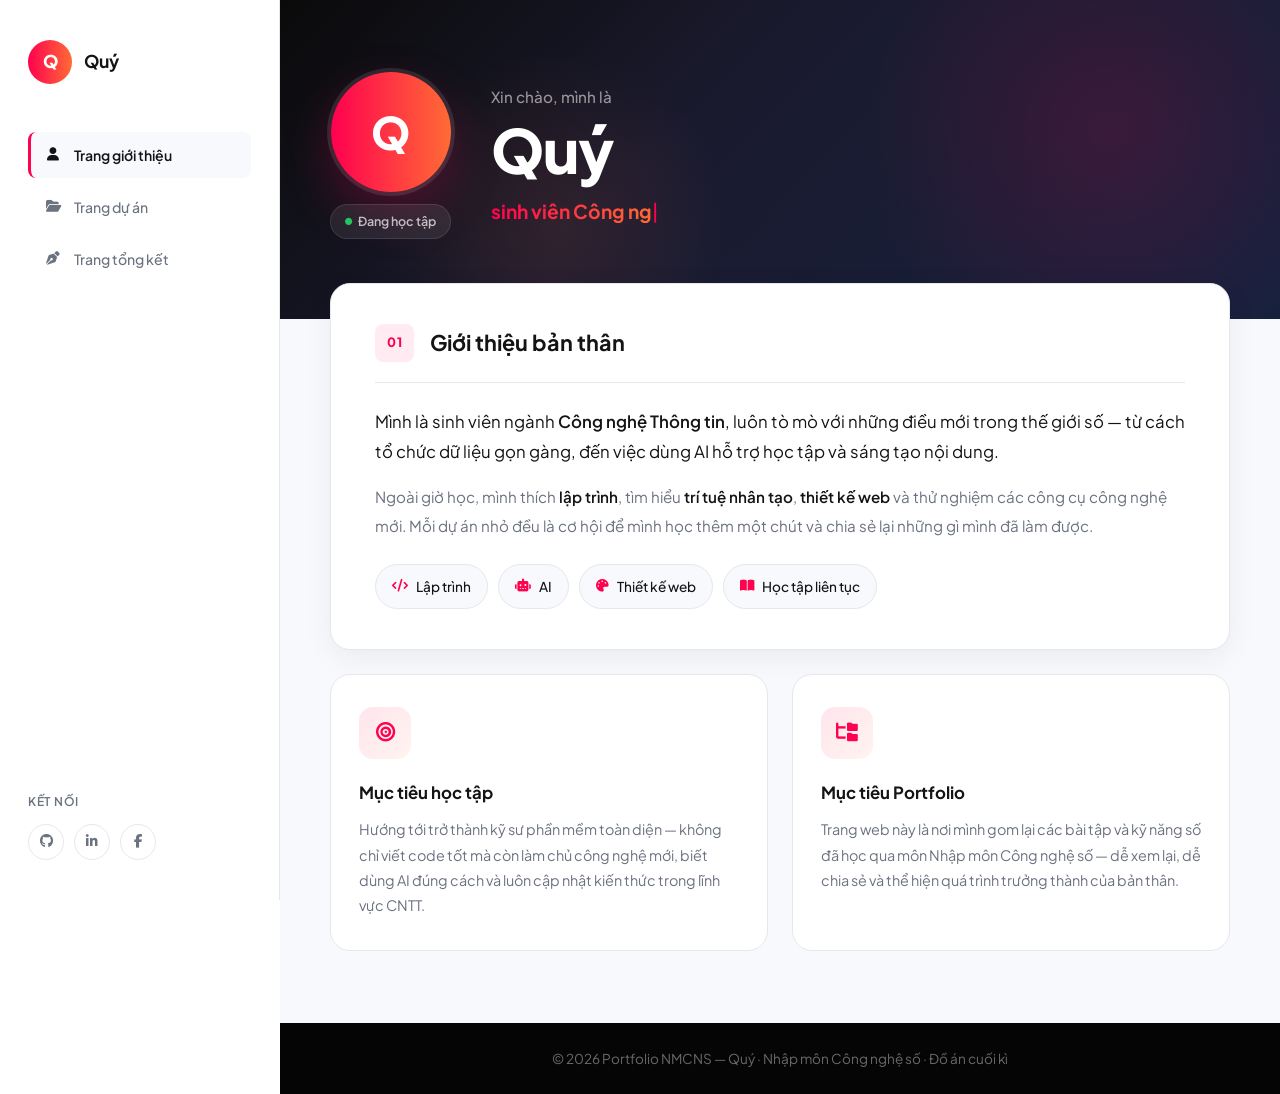
==== index.html @ f1db4232 "update" ====
<!DOCTYPE html>
<html lang="vi">
<head>
    <meta charset="UTF-8">
    <meta name="viewport" content="width=device-width, initial-scale=1.0, minimum-scale=1.0, maximum-scale=5.0, viewport-fit=cover">
    <meta http-equiv="X-UA-Compatible" content="IE=edge">
    <meta name="mobile-web-app-capable" content="yes">
    <meta name="apple-mobile-web-app-capable" content="yes">
    <meta name="format-detection" content="telephone=no">
    <meta name="description" content="Portfolio cá nhân - Nhập môn Công nghệ số">
    <title>Portfolio | Nhập môn Công nghệ số</title>
    <link rel="stylesheet" href="main.css">
    <link href="https://fonts.googleapis.com/css2?family=Plus+Jakarta+Sans:wght@400;500;600;700;800&display=swap" rel="stylesheet">
    <link rel="stylesheet" href="https://cdnjs.cloudflare.com/ajax/libs/font-awesome/6.5.1/css/all.min.css">
</head>
<body>

    <aside class="sidebar" id="sidebar">
        <div class="sidebar-inner">
            <div class="sidebar-logo">
                <div class="logo-avatar">Q</div>
                <span>Quý</span>
            </div>
            <nav class="sidebar-nav">
                <button type="button" class="nav-item active" data-page="gioi-thieu">
                    <i class="fa-solid fa-user"></i> Trang giới thiệu
                </button>
                <button type="button" class="nav-item" data-page="du-an">
                    <i class="fa-solid fa-folder-open"></i> Trang dự án
                </button>
                <button type="button" class="nav-item" data-page="tong-ket">
                    <i class="fa-solid fa-pen-nib"></i> Trang tổng kết
                </button>
            </nav>
            <div class="sidebar-social">
                <span>Kết nối</span>
                <div class="social-links">
                    <a href="#"><i class="fa-brands fa-github"></i></a>
                    <a href="#"><i class="fa-brands fa-linkedin-in"></i></a>
                    <a href="#"><i class="fa-brands fa-facebook-f"></i></a>
                </div>
            </div>
        </div>
    </aside>

    <div class="sidebar-overlay" id="sidebarOverlay" aria-hidden="true"></div>

    <header class="mobile-header">
        <span class="mobile-logo">Portfolio NMCNS</span>
        <button type="button" class="menu-toggle" id="menuToggle" aria-label="Mở menu" aria-expanded="false">
            <i class="fa-solid fa-bars" aria-hidden="true"></i>
        </button>
    </header>

    <div class="main-wrapper">

        <!-- ══════════ TRANG 1: GIỚI THIỆU ══════════ -->
        <div class="page active intro-page" id="page-gioi-thieu" data-page="gioi-thieu">

            <section class="intro-hero">
                <div class="intro-hero-bg"></div>
                <div class="intro-hero-inner">
                    <div class="intro-profile">
                        <div class="intro-avatar-wrap">
                            <div class="intro-avatar">Q</div>
                            <span class="intro-status"><i class="fa-solid fa-circle"></i> Đang học tập</span>
                        </div>
                        <div class="intro-hero-text">
                            <span class="intro-greeting">Xin chào, mình là</span>
                            <h1>Quý</h1>
                            <p class="intro-tagline">
                                <span id="typedText" class="typed-text"></span><span class="cursor-blink">|</span>
                            </p>
                        </div>
                    </div>
                </div>
            </section>

            <section class="intro-body">
                <div class="intro-container">

                    <article class="intro-about">
                        <div class="intro-about-head">
                            <span class="intro-section-num">01</span>
                            <h2>Giới thiệu bản thân</h2>
                        </div>
                        <p class="intro-lead">
                            Mình là sinh viên ngành <strong>Công nghệ Thông tin</strong>, luôn tò mò với những điều mới trong thế giới số — từ cách tổ chức dữ liệu gọn gàng, đến việc dùng AI hỗ trợ học tập và sáng tạo nội dung.
                        </p>
                        <p>
                            Ngoài giờ học, mình thích <strong>lập trình</strong>, tìm hiểu <strong>trí tuệ nhân tạo</strong>, <strong>thiết kế web</strong> và thử nghiệm các công cụ công nghệ mới. Mỗi dự án nhỏ đều là cơ hội để mình học thêm một chút và chia sẻ lại những gì mình đã làm được.
                        </p>
                        <div class="intro-tags">
                            <span><i class="fa-solid fa-code"></i> Lập trình</span>
                            <span><i class="fa-solid fa-robot"></i> AI</span>
                            <span><i class="fa-solid fa-palette"></i> Thiết kế web</span>
                            <span><i class="fa-solid fa-book-open"></i> Học tập liên tục</span>
                        </div>
                    </article>

                    <div class="intro-goals">
                        <article class="goal-card">
                            <div class="goal-icon"><i class="fa-solid fa-bullseye"></i></div>
                            <h3>Mục tiêu học tập</h3>
                            <p>Hướng tới trở thành kỹ sư phần mềm toàn diện — không chỉ viết code tốt mà còn làm chủ công nghệ mới, biết dùng AI đúng cách và luôn cập nhật kiến thức trong lĩnh vực CNTT.</p>
                        </article>
                        <article class="goal-card">
                            <div class="goal-icon"><i class="fa-solid fa-folder-tree"></i></div>
                            <h3>Mục tiêu Portfolio</h3>
                            <p>Trang web này là nơi mình gom lại các bài tập và kỹ năng số đã học qua môn Nhập môn Công nghệ số — dễ xem lại, dễ chia sẻ và thể hiện quá trình trưởng thành của bản thân.</p>
                        </article>
                    </div>

                </div>
            </section>
        </div>

        <!-- ══════════ TRANG 2: DỰ ÁN ══════════ -->
        <div class="page projects-page" id="page-du-an" data-page="du-an">

            <section class="projects-hero">
                <div class="projects-hero-bg"></div>
                <div class="projects-hero-inner">
                    <span class="projects-eyebrow">Trang dự án</span>
                    <h1>Các dự án</h1>
                    <p>Tổng hợp 6 bài tập đã hoàn thành — mỗi dự án gồm mục tiêu, quá trình thực hiện và sản phẩm cuối cùng.</p>
                    <div class="projects-stats">
                        <span><strong>6</strong> dự án</span>
                        <span><strong>3</strong> phần / dự án</span>
                    </div>
                </div>
            </section>

            <section class="projects-body">
                <div class="projects-container">

                    <article class="project-item accent-1">
                        <header class="project-item-head">
                            <span class="project-num">01</span>
                            <div class="project-icon"><i class="fa-solid fa-computer"></i></div>
                            <div class="project-titles">
                                <span class="project-badge">Bài tập 1 · Bài 1</span>
                                <h2>Máy tính và các thiết bị ngoại vi</h2>
                            </div>
                        </header>
                        <div class="project-cols">
                            <div class="project-col">
                                <h3><i class="fa-solid fa-bullseye"></i> Mục tiêu</h3>
                                <p>Tìm hiểu cấu trúc máy tính, phân loại thiết bị ngoại vi và ứng dụng thực tế trong đời sống hàng ngày.</p>
                            </div>
                            <div class="project-col">
                                <h3><i class="fa-solid fa-route"></i> Quá trình</h3>
                                <p>Nghiên cứu tài liệu, khảo sát thiết bị thực tế, ghi chú và tổng hợp thành báo cáo có hình ảnh minh họa.</p>
                            </div>
                        </div>
                        <div class="project-product">
                            <a href="https://docs.google.com/document/d/1cvq4vhid29jhvo1EoMFd8D96iY1hpXSz/edit" target="_blank" rel="noopener noreferrer" class="btn-view-product">
                                <span class="btn-view-icon"><i class="fa-solid fa-file-lines"></i></span>
                                <span class="btn-view-text">
                                    <strong>Xem sản phẩm</strong>
                                    <small>Google Docs · Bài 1</small>
                                </span>
                                <span class="btn-view-arrow"><i class="fa-solid fa-arrow-up-right-from-square"></i></span>
                            </a>
                        </div>
                    </article>

                    <article class="project-item accent-2">
                        <header class="project-item-head">
                            <span class="project-num">02</span>
                            <div class="project-icon"><i class="fa-solid fa-magnifying-glass-chart"></i></div>
                            <div class="project-titles">
                                <span class="project-badge">Bài tập 2 · Bài 2</span>
                                <h2>Khai thác dữ liệu và thông tin</h2>
                            </div>
                        </header>
                        <div class="project-cols">
                            <div class="project-col">
                                <h3><i class="fa-solid fa-bullseye"></i> Mục tiêu</h3>
                                <p>Sử dụng toán tử tìm kiếm nâng cao, đánh giá độ tin cậy và khai thác nguồn thông tin hiệu quả.</p>
                            </div>
                            <div class="project-col">
                                <h3><i class="fa-solid fa-route"></i> Quá trình</h3>
                                <p>Chọn chủ đề, áp dụng <code>site:</code>, <code>filetype:</code>, <code>intitle:</code>…, chụp màn hình và phân tích nguồn tin.</p>
                            </div>
                        </div>
                        <div class="project-product">
                            <a href="https://docs.google.com/document/d/193NMYZlby4S3DopG-skM5eLNLd_YwV0t/edit" target="_blank" rel="noopener noreferrer" class="btn-view-product">
                                <span class="btn-view-icon"><i class="fa-solid fa-file-lines"></i></span>
                                <span class="btn-view-text">
                                    <strong>Xem sản phẩm</strong>
                                    <small>Google Docs · Bài 2</small>
                                </span>
                                <span class="btn-view-arrow"><i class="fa-solid fa-arrow-up-right-from-square"></i></span>
                            </a>
                        </div>
                    </article>

                    <article class="project-item accent-3">
                        <header class="project-item-head">
                            <span class="project-num">03</span>
                            <div class="project-icon"><i class="fa-solid fa-brain"></i></div>
                            <div class="project-titles">
                                <span class="project-badge">Bài tập 2 · Bài 3</span>
                                <h2>Tổng quan về trí tuệ nhân tạo</h2>
                            </div>
                        </header>
                        <div class="project-cols">
                            <div class="project-col">
                                <h3><i class="fa-solid fa-bullseye"></i> Mục tiêu</h3>
                                <p>Hiểu khái niệm AI, so sánh prompt cơ bản và prompt cải tiến, viết prompt hiệu quả hơn.</p>
                            </div>
                            <div class="project-col">
                                <h3><i class="fa-solid fa-route"></i> Quá trình</h3>
                                <p>Viết prompt ban đầu, cải tiến với vai trò &amp; bối cảnh, so sánh kết quả và giải thích sự khác biệt.</p>
                            </div>
                        </div>
                        <div class="project-product">
                            <a href="https://docs.google.com/document/d/1HmcMM_nB9JJDVxpbjv1QZzfv-6jb3U_w/edit" target="_blank" rel="noopener noreferrer" class="btn-view-product">
                                <span class="btn-view-icon"><i class="fa-solid fa-file-lines"></i></span>
                                <span class="btn-view-text">
                                    <strong>Xem sản phẩm</strong>
                                    <small>Google Docs · Bài 3</small>
                                </span>
                                <span class="btn-view-arrow"><i class="fa-solid fa-arrow-up-right-from-square"></i></span>
                            </a>
                        </div>
                    </article>

                    <article class="project-item accent-4">
                        <header class="project-item-head">
                            <span class="project-num">04</span>
                            <div class="project-icon"><i class="fa-solid fa-people-group"></i></div>
                            <div class="project-titles">
                                <span class="project-badge">Bài tập 3 · Bài 4</span>
                                <h2>Giao tiếp và hợp tác trong môi trường số</h2>
                            </div>
                        </header>
                        <div class="project-cols">
                            <div class="project-col">
                                <h3><i class="fa-solid fa-bullseye"></i> Mục tiêu</h3>
                                <p>Sử dụng công cụ quản lý dự án trực tuyến để phân công và theo dõi tiến độ làm việc nhóm.</p>
                            </div>
                            <div class="project-col">
                                <h3><i class="fa-solid fa-route"></i> Quá trình</h3>
                                <p>Dùng Trello / Notion / Google Tasks — tạo board, phân công việc, cập nhật tiến độ và họp nhóm online.</p>
                            </div>
                        </div>
                        <div class="project-product">
                            <a href="https://docs.google.com/document/d/1z-IcVmrIxtUgM4EQlbAxVs3ML_K5ni3Q/edit" target="_blank" rel="noopener noreferrer" class="btn-view-product">
                                <span class="btn-view-icon"><i class="fa-solid fa-file-lines"></i></span>
                                <span class="btn-view-text">
                                    <strong>Xem sản phẩm</strong>
                                    <small>Google Docs · Bài 4</small>
                                </span>
                                <span class="btn-view-arrow"><i class="fa-solid fa-arrow-up-right-from-square"></i></span>
                            </a>
                        </div>
                    </article>

                    <article class="project-item accent-5">
                        <header class="project-item-head">
                            <span class="project-num">05</span>
                            <div class="project-icon"><i class="fa-solid fa-wand-magic-sparkles"></i></div>
                            <div class="project-titles">
                                <span class="project-badge">Bài tập 2 · Bài 5</span>
                                <h2>Sáng tạo nội dung số</h2>
                            </div>
                        </header>
                        <div class="project-cols">
                            <div class="project-col">
                                <h3><i class="fa-solid fa-bullseye"></i> Mục tiêu</h3>
                                <p>Tạo sản phẩm nội dung số (poster, video, bài viết…) có hỗ trợ công cụ AI.</p>
                            </div>
                            <div class="project-col">
                                <h3><i class="fa-solid fa-route"></i> Quá trình</h3>
                                <p>Lên ý tưởng → viết prompt → tạo nội dung bằng AI → chỉnh sửa và hoàn thiện sản phẩm.</p>
                            </div>
                        </div>
                        <div class="project-product">
                            <a href="https://docs.google.com/document/d/1FX3rxQuM_sv-LbPVNytz3xSpS_WaUtFz/edit" target="_blank" rel="noopener noreferrer" class="btn-view-product">
                                <span class="btn-view-icon"><i class="fa-solid fa-file-lines"></i></span>
                                <span class="btn-view-text">
                                    <strong>Xem sản phẩm</strong>
                                    <small>Google Docs · Bài 5</small>
                                </span>
                                <span class="btn-view-arrow"><i class="fa-solid fa-arrow-up-right-from-square"></i></span>
                            </a>
                        </div>
                    </article>

                    <article class="project-item accent-6">
                        <header class="project-item-head">
                            <span class="project-num">06</span>
                            <div class="project-icon"><i class="fa-solid fa-shield-halved"></i></div>
                            <div class="project-titles">
                                <span class="project-badge">Bài tập 4 · Bài 6</span>
                                <h2>An toàn và liêm chính học thuật trong môi trường số</h2>
                            </div>
                        </header>
                        <div class="project-cols">
                            <div class="project-col">
                                <h3><i class="fa-solid fa-bullseye"></i> Mục tiêu</h3>
                                <p>Xây dựng bộ nguyên tắc cá nhân về AI có trách nhiệm, an toàn thông tin và liêm chính học thuật.</p>
                            </div>
                            <div class="project-col">
                                <h3><i class="fa-solid fa-route"></i> Quá trình</h3>
                                <p>Nghiên cứu đạo đức AI, liên hệ chính sách trường, liệt kê 5–7 nguyên tắc và đề xuất giải pháp.</p>
                            </div>
                        </div>
                        <div class="project-product">
                            <a href="https://drive.google.com/file/d/1qlVgVXlW5oMilsFyako4UZTl2qFEcI8k/view?usp=drive_link" target="_blank" rel="noopener noreferrer" class="btn-view-product">
                                <span class="btn-view-icon"><i class="fa-solid fa-image"></i></span>
                                <span class="btn-view-text">
                                    <strong>Xem sản phẩm</strong>
                                    <small>Infographic · Google Drive · Bài 6</small>
                                </span>
                                <span class="btn-view-arrow"><i class="fa-solid fa-arrow-up-right-from-square"></i></span>
                            </a>
                        </div>
                    </article>

                </div>
            </section>
        </div>

        <!-- ══════════ TRANG 3: TỔNG KẾT ══════════ -->
        <div class="page summary-page" id="page-tong-ket" data-page="tong-ket">

            <section class="summary-hero">
                <div class="summary-hero-bg"></div>
                <div class="summary-hero-inner">
                    <span class="summary-eyebrow">Trang tổng kết</span>
                    <h1>Đánh giá &amp; cảm nhận</h1>
                    <p>Nhìn lại hành trình xây dựng Portfolio và những điều mình học được từ môn Nhập môn Công nghệ số.</p>
                </div>
            </section>

            <section class="summary-body">
                <div class="summary-container">

                    <article class="reflect-card">
                        <div class="reflect-side">
                            <span class="reflect-num">01</span>
                            <div class="reflect-icon"><i class="fa-solid fa-heart"></i></div>
                        </div>
                        <div class="reflect-content">
                            <h2>Cảm nhận về quá trình làm Portfolio</h2>
                            <p>Hành trình xây dựng Portfolio này giúp tôi hệ thống hóa lại toàn bộ kiến thức về Công nghệ số. Ban đầu tôi gặp khó khăn khi sắp xếp nội dung và thiết kế giao diện, nhưng qua đó tôi hiểu rõ hơn cách trình bày sản phẩm học tập một cách chuyên nghiệp và dễ theo dõi.</p>
                        </div>
                    </article>

                    <article class="reflect-card">
                        <div class="reflect-side">
                            <span class="reflect-num">02</span>
                            <div class="reflect-icon"><i class="fa-solid fa-lightbulb"></i></div>
                        </div>
                        <div class="reflect-content">
                            <h2>Kiến thức &amp; kỹ năng quan trọng nhất</h2>
                            <p>Kỹ năng quan trọng nhất tôi nhận được là cách tìm kiếm thông tin hiệu quả, viết prompt có cấu trúc, hợp tác nhóm qua công cụ trực tuyến, sáng tạo nội dung với AI và — đặc biệt — tư duy đạo đức khi sử dụng công nghệ trong môi trường học thuật.</p>
                        </div>
                    </article>

                    <article class="reflect-card reflect-card-split">
                        <div class="reflect-side">
                            <span class="reflect-num">03</span>
                            <div class="reflect-icon"><i class="fa-solid fa-trophy"></i></div>
                        </div>
                        <div class="reflect-content">
                            <h2>Thành công &amp; thách thức</h2>
                            <div class="reflect-highlight success">
                                <strong>Tự hào nhất</strong>
                                <p>Hoàn thành đầy đủ 6 bài tập với minh chứng rõ ràng và thiết kế Portfolio có cấu trúc logic.</p>
                            </div>
                            <div class="reflect-highlight challenge">
                                <strong>Thách thức lớn nhất</strong>
                                <p>Tối ưu hóa các prompt phức tạp và đánh giá độ tin cậy nguồn tin — nhưng qua đó tôi học được cách tư duy logic hơn khi giao tiếp với máy móc và kiểm chứng thông tin trước khi tin tưởng.</p>
                            </div>
                        </div>
                    </article>

                </div>
            </section>
        </div>

        <footer class="site-footer">
            <p>&copy; 2026 Portfolio NMCNS — Quý · Nhập môn Công nghệ số · Đồ án cuối kì</p>
        </footer>

    </div>

    <script src="main.js"></script>
</body>
</html>
---- main.css ----
/* ── Virtuo-inspired · 3 trang ── */
:root {
    --bg: #ffffff;
    --bg-soft: #f8f9fc;
    --dark: #0f0f0f;
    --dark-banner: #0a0a0a;
    --text: #141414;
    --muted: #6b7280;
    --border: #e5e7eb;
    --accent: #ff014f;
    --gradient: linear-gradient(90deg, #ff014f, #ff6b35);
    --sidebar-w: 280px;
    --radius: 12px;
    --shadow: 0 8px 30px rgba(0, 0, 0, 0.06);
}

* { margin: 0; padding: 0; box-sizing: border-box; }

html {
    -webkit-text-size-adjust: 100%;
    text-size-adjust: 100%;
    scroll-behavior: smooth;
    overflow-x: hidden;
}

body {
    font-family: 'Plus Jakarta Sans', system-ui, sans-serif;
    background: var(--bg);
    color: var(--text);
    line-height: 1.7;
    width: 100%;
    min-width: 0;
    overflow-x: hidden;
    -webkit-overflow-scrolling: touch;
}

/* Tương thích nhúng iframe (Google Sites) */
img, video, iframe, embed, object {
    max-width: 100%;
    height: auto;
}

body.menu-open {
    overflow: hidden;
    position: fixed;
    width: 100%;
}

a { text-decoration: none; color: inherit; }

.container { max-width: 1140px; margin: 0 auto; padding: 0 24px; }
.container.narrow { max-width: 780px; }

/* ── Sidebar ── */
.sidebar {
    position: fixed;
    left: 0; top: 0;
    width: var(--sidebar-w);
    height: 100vh;
    background: var(--bg);
    border-right: 1px solid var(--border);
    z-index: 300;
}

.sidebar-inner {
    display: flex;
    flex-direction: column;
    height: 100%;
    padding: 40px 28px;
}

.sidebar-logo {
    display: flex;
    align-items: center;
    gap: 12px;
    margin-bottom: 48px;
    font-weight: 700;
    font-size: 1.1rem;
}

.logo-avatar {
    width: 44px; height: 44px;
    border-radius: 50%;
    background: var(--gradient);
    color: #fff;
    display: flex;
    align-items: center;
    justify-content: center;
    font-weight: 800;
}

.sidebar-nav {
    display: flex;
    flex-direction: column;
    gap: 6px;
    flex: 1;
}

.nav-item {
    display: flex;
    align-items: center;
    gap: 12px;
    padding: 14px 16px;
    border-radius: 8px;
    font-size: 0.88rem;
    font-weight: 500;
    color: var(--muted);
    background: none;
    border: none;
    cursor: pointer;
    text-align: left;
    font-family: inherit;
    width: 100%;
    transition: all 0.25s;
}

.nav-item i { width: 18px; text-align: center; font-size: 0.85rem; }

.nav-item:hover,
.nav-item.active {
    color: var(--text);
    background: var(--bg-soft);
}

.nav-item.active {
    font-weight: 600;
    border-left: 3px solid var(--accent);
    padding-left: 13px;
}

.sidebar-social span {
    font-size: 0.75rem;
    font-weight: 600;
    text-transform: uppercase;
    letter-spacing: 0.06em;
    color: var(--muted);
    display: block;
    margin-bottom: 12px;
}

.social-links { display: flex; gap: 10px; }

.social-links a {
    width: 36px; height: 36px;
    border-radius: 50%;
    border: 1px solid var(--border);
    display: flex;
    align-items: center;
    justify-content: center;
    color: var(--muted);
    font-size: 0.85rem;
    transition: all 0.25s;
}

.social-links a:hover { background: var(--dark); color: #fff; border-color: var(--dark); }

/* Overlay khi mở menu mobile */
.sidebar-overlay {
    display: none;
    position: fixed;
    inset: 0;
    background: rgba(0, 0, 0, 0.45);
    z-index: 250;
    opacity: 0;
    transition: opacity 0.3s;
}

.sidebar-overlay.active {
    display: block;
    opacity: 1;
}

/* ── Main wrapper & page switching ── */
.main-wrapper {
    margin-left: var(--sidebar-w);
    min-height: 100vh;
    min-height: 100dvh;
    width: calc(100% - var(--sidebar-w));
    max-width: 100%;
    display: flex;
    flex-direction: column;
}

.page {
    display: none;
    flex: 1;
    animation: fadeIn 0.35s ease;
}

.page.active { display: block; }

@keyframes fadeIn {
    from { opacity: 0; transform: translateY(8px); }
    to   { opacity: 1; transform: translateY(0); }
}

/* ── Mobile header ── */
.mobile-header {
    display: none;
    position: fixed;
    top: 0; left: 0; right: 0;
    z-index: 400;
    background: rgba(255,255,255,0.95);
    backdrop-filter: blur(10px);
    border-bottom: 1px solid var(--border);
    padding: 14px 20px;
    align-items: center;
    justify-content: space-between;
}

.mobile-logo { font-weight: 700; font-size: 1rem; }

.menu-toggle {
    background: none;
    border: none;
    font-size: 1.25rem;
    cursor: pointer;
    padding: 8px;
    min-width: 44px;
    min-height: 44px;
    display: flex;
    align-items: center;
    justify-content: center;
    -webkit-tap-highlight-color: transparent;
}

.page-label {
    display: inline-block;
    font-size: 0.75rem;
    font-weight: 600;
    text-transform: uppercase;
    letter-spacing: 0.08em;
    color: rgba(255,255,255,0.5);
    margin-bottom: 16px;
}

.page-label.light { color: rgba(255,255,255,0.6); }

.typed-text {
    background: var(--gradient);
    -webkit-background-clip: text;
    -webkit-text-fill-color: transparent;
    background-clip: text;
    font-weight: 700;
}

.cursor-blink { color: var(--accent); animation: blink 0.8s step-end infinite; }
@keyframes blink { 50% { opacity: 0; } }

/* ══════════════════════════════════════
   TRANG GIỚI THIỆU
══════════════════════════════════════ */
.intro-page {
    background: var(--bg-soft);
}

/* Hero */
.intro-hero {
    position: relative;
    padding: 72px 40px 80px;
    overflow: hidden;
}

.intro-hero-bg {
    position: absolute;
    inset: 0;
    background: linear-gradient(135deg, #0a0a0a 0%, #1a1a2e 40%, #16213e 100%);
}

.intro-hero-bg::before {
    content: '';
    position: absolute;
    width: 500px; height: 500px;
    border-radius: 50%;
    background: radial-gradient(circle, rgba(255,1,79,0.15) 0%, transparent 70%);
    top: -120px; right: -80px;
}

.intro-hero-bg::after {
    content: '';
    position: absolute;
    width: 350px; height: 350px;
    border-radius: 50%;
    background: radial-gradient(circle, rgba(255,107,53,0.1) 0%, transparent 70%);
    bottom: -80px; left: 10%;
}

.intro-hero-inner {
    position: relative;
    z-index: 2;
    max-width: 900px;
    margin: 0 auto;
}

.intro-profile {
    display: flex;
    align-items: center;
    gap: 40px;
    flex-wrap: wrap;
}

.intro-avatar-wrap {
    display: flex;
    flex-direction: column;
    align-items: center;
    gap: 12px;
    flex-shrink: 0;
}

.intro-avatar {
    width: 120px; height: 120px;
    border-radius: 50%;
    background: var(--gradient);
    color: #fff;
    font-size: 2.8rem;
    font-weight: 800;
    display: flex;
    align-items: center;
    justify-content: center;
    box-shadow: 0 0 0 4px rgba(255,255,255,0.1), 0 20px 50px rgba(255,1,79,0.25);
}

.intro-status {
    display: inline-flex;
    align-items: center;
    gap: 6px;
    font-size: 0.78rem;
    font-weight: 600;
    color: rgba(255,255,255,0.7);
    background: rgba(255,255,255,0.08);
    padding: 6px 14px;
    border-radius: 999px;
    border: 1px solid rgba(255,255,255,0.1);
}

.intro-status i {
    font-size: 0.45rem;
    color: #22c55e;
}

.intro-hero-text { color: #fff; }

.intro-greeting {
    display: block;
    font-size: 0.95rem;
    color: rgba(255,255,255,0.55);
    margin-bottom: 6px;
    font-weight: 500;
}

.intro-hero-text h1 {
    font-size: clamp(2.5rem, 6vw, 3.8rem);
    font-weight: 800;
    line-height: 1.1;
    margin-bottom: 12px;
    letter-spacing: -0.02em;
}

.intro-tagline {
    font-size: 1.2rem;
    color: rgba(255,255,255,0.75);
    font-weight: 500;
}

.intro-tagline .typed-text {
    font-size: 1.2rem;
}

/* Body */
.intro-body {
    padding: 0 40px 72px;
    margin-top: -36px;
    position: relative;
    z-index: 3;
}

.intro-container {
    max-width: 900px;
    margin: 0 auto;
}

.intro-about {
    background: var(--bg);
    border-radius: 20px;
    padding: 40px 44px;
    box-shadow: var(--shadow);
    border: 1px solid var(--border);
    margin-bottom: 24px;
}

.intro-about-head {
    display: flex;
    align-items: center;
    gap: 16px;
    margin-bottom: 24px;
    padding-bottom: 20px;
    border-bottom: 1px solid var(--border);
}

.intro-section-num {
    font-size: 0.8rem;
    font-weight: 800;
    color: var(--accent);
    background: rgba(255,1,79,0.08);
    padding: 8px 12px;
    border-radius: 8px;
    letter-spacing: 0.05em;
}

.intro-about-head h2 {
    font-size: 1.35rem;
    font-weight: 700;
    color: var(--text);
}

.intro-lead {
    font-size: 1.05rem;
    color: var(--text);
    line-height: 1.8;
    margin-bottom: 16px;
}

.intro-about > p:not(.intro-lead) {
    font-size: 0.95rem;
    color: var(--muted);
    line-height: 1.85;
    margin-bottom: 24px;
}

.intro-about strong { color: var(--text); font-weight: 600; }

.intro-tags {
    display: flex;
    flex-wrap: wrap;
    gap: 10px;
}

.intro-tags span {
    display: inline-flex;
    align-items: center;
    gap: 8px;
    font-size: 0.85rem;
    font-weight: 500;
    color: var(--text);
    background: var(--bg-soft);
    border: 1px solid var(--border);
    padding: 10px 16px;
    border-radius: 999px;
    transition: all 0.25s;
}

.intro-tags span:hover {
    border-color: var(--accent);
    background: rgba(255,1,79,0.05);
    color: var(--accent);
}

.intro-tags span i {
    font-size: 0.8rem;
    color: var(--accent);
}

/* Goal cards */
.intro-goals {
    display: grid;
    grid-template-columns: 1fr 1fr;
    gap: 24px;
}

.goal-card {
    background: var(--bg);
    border: 1px solid var(--border);
    border-radius: 20px;
    padding: 32px 28px;
    transition: all 0.35s;
    position: relative;
    overflow: hidden;
}

.goal-card::before {
    content: '';
    position: absolute;
    top: 0; left: 0; right: 0;
    height: 3px;
    background: var(--gradient);
    transform: scaleX(0);
    transform-origin: left;
    transition: transform 0.35s;
}

.goal-card:hover {
    box-shadow: var(--shadow);
    transform: translateY(-4px);
    border-color: transparent;
}

.goal-card:hover::before { transform: scaleX(1); }

.goal-icon {
    width: 52px; height: 52px;
    border-radius: 14px;
    background: linear-gradient(135deg, rgba(255,1,79,0.1), rgba(255,107,53,0.08));
    display: flex;
    align-items: center;
    justify-content: center;
    font-size: 1.2rem;
    color: var(--accent);
    margin-bottom: 20px;
}

.goal-card h3 {
    font-size: 1.05rem;
    font-weight: 700;
    margin-bottom: 10px;
    color: var(--text);
}

.goal-card p {
    font-size: 0.9rem;
    color: var(--muted);
    line-height: 1.75;
}

/* ══════════════════════════════════════
   TRANG DỰ ÁN
══════════════════════════════════════ */
.projects-page { background: var(--bg-soft); }

.projects-hero {
    position: relative;
    padding: 64px 40px 72px;
    overflow: hidden;
}

.projects-hero-bg {
    position: absolute;
    inset: 0;
    background: linear-gradient(135deg, #0f0f23 0%, #1a1a3e 50%, #0d1b2a 100%);
}

.projects-hero-bg::after {
    content: '';
    position: absolute;
    width: 400px; height: 400px;
    border-radius: 50%;
    background: radial-gradient(circle, rgba(255,1,79,0.12) 0%, transparent 70%);
    top: -100px; right: 5%;
}

.projects-hero-inner {
    position: relative;
    z-index: 2;
    max-width: 900px;
    margin: 0 auto;
    color: #fff;
}

.projects-eyebrow {
    display: inline-block;
    font-size: 0.75rem;
    font-weight: 600;
    text-transform: uppercase;
    letter-spacing: 0.1em;
    color: rgba(255,255,255,0.45);
    margin-bottom: 12px;
}

.projects-hero h1 {
    font-size: clamp(2.2rem, 5vw, 3.2rem);
    font-weight: 800;
    letter-spacing: -0.02em;
    margin-bottom: 12px;
}

.projects-hero-inner > p {
    color: rgba(255,255,255,0.65);
    font-size: 0.95rem;
    max-width: 520px;
    margin-bottom: 28px;
}

.projects-stats {
    display: flex;
    gap: 24px;
}

.projects-stats span {
    font-size: 0.88rem;
    color: rgba(255,255,255,0.55);
    background: rgba(255,255,255,0.06);
    border: 1px solid rgba(255,255,255,0.1);
    padding: 10px 20px;
    border-radius: 999px;
}

.projects-stats strong {
    color: #fff;
    font-size: 1.1rem;
    margin-right: 4px;
}

.projects-body {
    padding: 0 40px 72px;
    margin-top: -28px;
    position: relative;
    z-index: 3;
}

.projects-container {
    max-width: 900px;
    margin: 0 auto;
    display: flex;
    flex-direction: column;
    gap: 24px;
}

.project-item {
    background: var(--bg);
    border-radius: 20px;
    border: 1px solid var(--border);
    box-shadow: var(--shadow);
    overflow: hidden;
    transition: transform 0.35s, box-shadow 0.35s;
}

.project-item:hover {
    transform: translateY(-4px);
    box-shadow: 0 16px 48px rgba(0,0,0,0.08);
}

.project-item-head {
    display: flex;
    align-items: center;
    gap: 20px;
    padding: 28px 32px;
    border-bottom: 1px solid var(--border);
}

.project-num {
    font-size: 2rem;
    font-weight: 800;
    line-height: 1;
    opacity: 0.15;
    flex-shrink: 0;
    min-width: 48px;
}

.project-icon {
    width: 56px; height: 56px;
    border-radius: 16px;
    display: flex;
    align-items: center;
    justify-content: center;
    font-size: 1.35rem;
    flex-shrink: 0;
}

.accent-1 .project-icon { background: #dbeafe; color: #2563eb; }
.accent-2 .project-icon { background: #fce7f3; color: #db2777; }
.accent-3 .project-icon { background: #d1fae5; color: #059669; }
.accent-4 .project-icon { background: #fef3c7; color: #d97706; }
.accent-5 .project-icon { background: #ede9fe; color: #7c3aed; }
.accent-6 .project-icon { background: #fee2e2; color: #dc2626; }

.accent-1 .project-num { color: #2563eb; }
.accent-2 .project-num { color: #db2777; }
.accent-3 .project-num { color: #059669; }
.accent-4 .project-num { color: #d97706; }
.accent-5 .project-num { color: #7c3aed; }
.accent-6 .project-num { color: #dc2626; }

.project-badge {
    display: inline-block;
    font-size: 0.7rem;
    font-weight: 700;
    text-transform: uppercase;
    letter-spacing: 0.05em;
    color: var(--accent);
    margin-bottom: 4px;
}

.project-titles h2 {
    font-size: 1.15rem;
    font-weight: 700;
    line-height: 1.35;
}

.project-cols {
    display: grid;
    grid-template-columns: repeat(2, 1fr);
    gap: 0;
    border-bottom: 1px solid var(--border);
}

.project-col {
    padding: 24px 28px;
    border-right: 1px solid var(--border);
}

.project-col:last-child { border-right: none; }

/* Nút xem sản phẩm */
.project-product {
    padding: 16px 28px 22px;
    background: var(--bg);
    border-top: 1px solid var(--border);
}

.btn-view-product {
    display: inline-flex;
    align-items: center;
    gap: 12px;
    max-width: 100%;
    padding: 10px 16px;
    border-radius: 10px;
    background: rgba(255, 1, 79, 0.06);
    border: 1px solid rgba(255, 1, 79, 0.18);
    color: #e6004a;
    text-decoration: none;
    box-shadow: none;
    transition: background 0.2s, border-color 0.2s, transform 0.2s;
    -webkit-tap-highlight-color: transparent;
}

.btn-view-product:hover {
    transform: translateY(-1px);
    background: rgba(255, 1, 79, 0.1);
    border-color: rgba(255, 1, 79, 0.28);
    color: #cc0040;
    box-shadow: 0 4px 14px rgba(255, 1, 79, 0.1);
}

.btn-view-product:active {
    transform: translateY(0);
}

.btn-view-icon {
    flex-shrink: 0;
    width: 34px;
    height: 34px;
    border-radius: 8px;
    background: rgba(255, 1, 79, 0.1);
    color: #ff014f;
    display: flex;
    align-items: center;
    justify-content: center;
    font-size: 0.9rem;
}

.btn-view-text {
    flex: 1;
    min-width: 0;
    text-align: left;
}

.btn-view-text strong {
    display: block;
    font-size: 0.88rem;
    font-weight: 600;
    letter-spacing: 0.01em;
    color: #d10045;
}

.btn-view-text small {
    display: block;
    font-size: 0.72rem;
    color: #9ca3af;
    margin-top: 1px;
    font-weight: 500;
}

.btn-view-arrow {
    flex-shrink: 0;
    width: 28px;
    height: 28px;
    border-radius: 50%;
    background: rgba(255, 1, 79, 0.08);
    color: #ff014f;
    display: flex;
    align-items: center;
    justify-content: center;
    font-size: 0.72rem;
    transition: background 0.2s;
}

.btn-view-product:hover .btn-view-arrow {
    background: rgba(255, 1, 79, 0.15);
}

.project-col h3 {
    font-size: 0.78rem;
    font-weight: 700;
    text-transform: uppercase;
    letter-spacing: 0.04em;
    color: var(--muted);
    margin-bottom: 10px;
    display: flex;
    align-items: center;
    gap: 6px;
}

.project-col h3 i { color: var(--accent); font-size: 0.75rem; }

.project-col p {
    font-size: 0.88rem;
    color: var(--text);
    line-height: 1.7;
}

.project-col code {
    font-size: 0.8em;
    background: var(--bg-soft);
    padding: 1px 5px;
    border-radius: 4px;
    color: var(--accent);
}

/* ══════════════════════════════════════
   TRANG TỔNG KẾT
══════════════════════════════════════ */
.summary-page { background: var(--bg-soft); }

.summary-hero {
    position: relative;
    padding: 64px 40px 72px;
    overflow: hidden;
}

.summary-hero-bg {
    position: absolute;
    inset: 0;
    background: linear-gradient(145deg, #0a0a0a 0%, #1a1030 50%, #0f172a 100%);
}

.summary-hero-bg::before {
    content: '';
    position: absolute;
    width: 450px; height: 450px;
    border-radius: 50%;
    background: radial-gradient(circle, rgba(124,58,237,0.15) 0%, transparent 70%);
    bottom: -150px; left: -50px;
}

.summary-hero-inner {
    position: relative;
    z-index: 2;
    max-width: 900px;
    margin: 0 auto;
    color: #fff;
}

.summary-eyebrow {
    display: inline-block;
    font-size: 0.75rem;
    font-weight: 600;
    text-transform: uppercase;
    letter-spacing: 0.1em;
    color: rgba(255,255,255,0.45);
    margin-bottom: 12px;
}

.summary-hero h1 {
    font-size: clamp(2.2rem, 5vw, 3.2rem);
    font-weight: 800;
    letter-spacing: -0.02em;
    margin-bottom: 12px;
}

.summary-hero-inner > p {
    color: rgba(255,255,255,0.6);
    font-size: 0.95rem;
    max-width: 520px;
}

.summary-body {
    padding: 0 40px 72px;
    margin-top: -28px;
    position: relative;
    z-index: 3;
}

.summary-container {
    max-width: 900px;
    margin: 0 auto;
    display: flex;
    flex-direction: column;
    gap: 20px;
}

.reflect-card {
    display: flex;
    gap: 0;
    background: var(--bg);
    border-radius: 20px;
    border: 1px solid var(--border);
    box-shadow: var(--shadow);
    overflow: hidden;
    transition: transform 0.35s, box-shadow 0.35s;
}

.reflect-card:hover {
    transform: translateY(-3px);
    box-shadow: 0 16px 48px rgba(0,0,0,0.08);
}

.reflect-side {
    width: 100px;
    flex-shrink: 0;
    display: flex;
    flex-direction: column;
    align-items: center;
    justify-content: center;
    gap: 12px;
    padding: 28px 16px;
    background: linear-gradient(180deg, rgba(255,1,79,0.06), rgba(255,107,53,0.04));
    border-right: 1px solid var(--border);
}

.reflect-num {
    font-size: 1.5rem;
    font-weight: 800;
    background: var(--gradient);
    -webkit-background-clip: text;
    -webkit-text-fill-color: transparent;
    background-clip: text;
}

.reflect-icon {
    width: 44px; height: 44px;
    border-radius: 12px;
    background: var(--bg);
    border: 1px solid var(--border);
    display: flex;
    align-items: center;
    justify-content: center;
    font-size: 1rem;
    color: var(--accent);
}

.reflect-content {
    flex: 1;
    padding: 32px 36px;
}

.reflect-content h2 {
    font-size: 1.2rem;
    font-weight: 700;
    margin-bottom: 14px;
    color: var(--text);
}

.reflect-content > p {
    font-size: 0.93rem;
    color: var(--muted);
    line-height: 1.85;
}

.reflect-highlight {
    padding: 16px 20px;
    border-radius: 12px;
    margin-top: 12px;
}

.reflect-highlight:first-of-type { margin-top: 0; }

.reflect-highlight strong {
    display: block;
    font-size: 0.78rem;
    font-weight: 700;
    text-transform: uppercase;
    letter-spacing: 0.04em;
    margin-bottom: 6px;
}

.reflect-highlight p {
    font-size: 0.9rem;
    color: var(--muted);
    line-height: 1.75;
    margin: 0;
}

.reflect-highlight.success {
    background: rgba(34,197,94,0.06);
    border-left: 3px solid #22c55e;
}

.reflect-highlight.success strong { color: #16a34a; }

.reflect-highlight.challenge {
    background: rgba(255,1,79,0.05);
    border-left: 3px solid var(--accent);
}

.reflect-highlight.challenge strong { color: var(--accent); }

/* ── Footer ── */
.site-footer {
    text-align: center;
    padding: 24px;
    background: #050505;
    color: rgba(255,255,255,0.4);
    font-size: 0.85rem;
    margin-top: auto;
}

/* ── Responsive ── */

/* Tablet nhỏ / iframe Google Sites hẹp */
@media (max-width: 1100px) {
    :root { --sidebar-w: 240px; }

    .container,
    .intro-container,
    .projects-container,
    .summary-container {
        padding-left: 20px;
        padding-right: 20px;
    }
}

@media (max-width: 900px) {
    :root { --sidebar-w: 280px; }

    .sidebar {
        transform: translateX(-100%);
        transition: transform 0.3s ease;
        box-shadow: var(--shadow);
        width: min(var(--sidebar-w), 85vw);
    }

    .sidebar.open { transform: translateX(0); }

    .main-wrapper {
        margin-left: 0;
        width: 100%;
    }

    .mobile-header { display: flex; }

    .intro-hero { padding: 72px 20px 56px; margin-top: 56px; }
    .intro-body { padding: 0 16px 48px; margin-top: -24px; }
    .intro-profile { flex-direction: column; text-align: center; gap: 24px; }
    .intro-hero-text { text-align: center; }
    .intro-goals { grid-template-columns: 1fr; }
    .intro-about { padding: 28px 24px; }

    .projects-hero,
    .summary-hero { padding: 72px 20px 56px; margin-top: 56px; }

    .projects-body,
    .summary-body { padding: 0 16px 48px; margin-top: -20px; }

    .projects-stats { flex-wrap: wrap; gap: 12px; }

    .project-cols { grid-template-columns: 1fr; }
    .project-col {
        border-right: none;
        border-bottom: 1px solid var(--border);
        padding: 20px;
    }
    .project-col:last-child { border-bottom: none; }
    .project-product { padding: 14px 20px 18px; }
    .btn-view-product { padding: 9px 14px; gap: 10px; }
    .btn-view-icon { width: 30px; height: 30px; font-size: 0.85rem; }
    .btn-view-text strong { font-size: 0.85rem; }

    .project-item-head {
        flex-wrap: wrap;
        padding: 20px;
        gap: 12px;
    }

    .project-num { min-width: 36px; font-size: 1.5rem; }

    .reflect-card { flex-direction: column; }
    .reflect-side {
        width: 100%;
        flex-direction: row;
        justify-content: flex-start;
        padding: 16px 24px;
        border-right: none;
        border-bottom: 1px solid var(--border);
    }
    .reflect-content { padding: 24px; }
}

/* Điện thoại */
@media (max-width: 600px) {
    .nav-item {
        padding: 16px;
        font-size: 0.95rem;
        min-height: 48px;
    }

    .intro-hero { padding: 64px 16px 48px; }
    .intro-avatar { width: 96px; height: 96px; font-size: 2.2rem; }
    .intro-hero-text h1 { font-size: 2rem; }
    .intro-tagline { font-size: 1rem; }
    .intro-about { padding: 24px 20px; border-radius: 16px; }
    .intro-about-head { flex-direction: column; align-items: flex-start; gap: 8px; }
    .intro-tags span { font-size: 0.8rem; padding: 8px 12px; }
    .goal-card { padding: 24px 20px; }

    .projects-hero h1,
    .summary-hero h1 { font-size: 1.75rem; }

    .projects-hero,
    .summary-hero { padding: 64px 16px 48px; }

    .projects-body,
    .summary-body { padding: 0 12px 40px; }

    .project-titles h2 { font-size: 1rem; }
    .project-icon { width: 48px; height: 48px; font-size: 1.1rem; }
    .btn-view-arrow { width: 26px; height: 26px; }
    .btn-view-text small { font-size: 0.68rem; }

    .reflect-content h2 { font-size: 1.05rem; }
    .reflect-content { padding: 20px; }

    .site-footer { padding: 20px 16px; font-size: 0.8rem; }
}

/* Màn hình rất nhỏ / iframe hẹp */
@media (max-width: 380px) {
    .mobile-logo { font-size: 0.9rem; }
    .projects-stats span { font-size: 0.8rem; padding: 8px 14px; }
    .intro-tags { justify-content: center; }
}

/* Giảm motion cho người dùng nhạy cảm */
@media (prefers-reduced-motion: reduce) {
    html { scroll-behavior: auto; }
    *, *::before, *::after {
        animation-duration: 0.01ms !important;
        transition-duration: 0.01ms !important;
    }
}
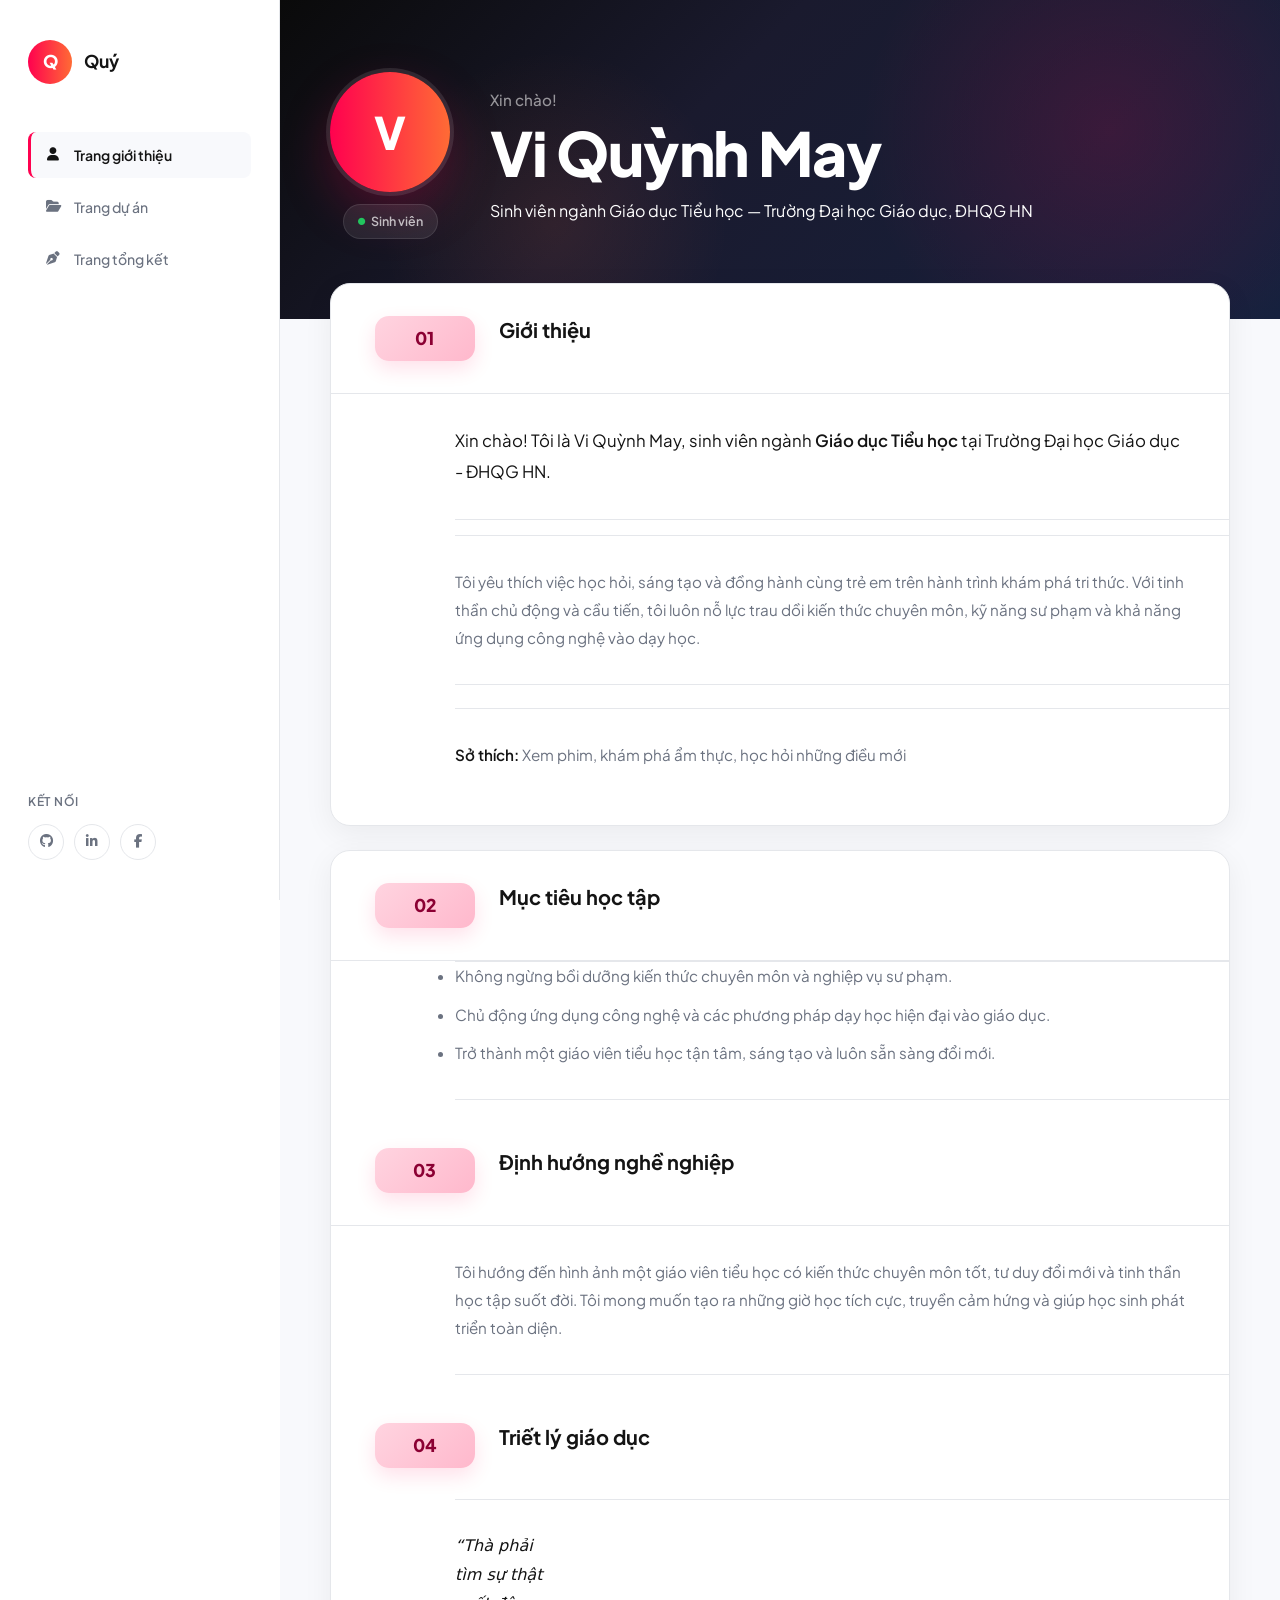
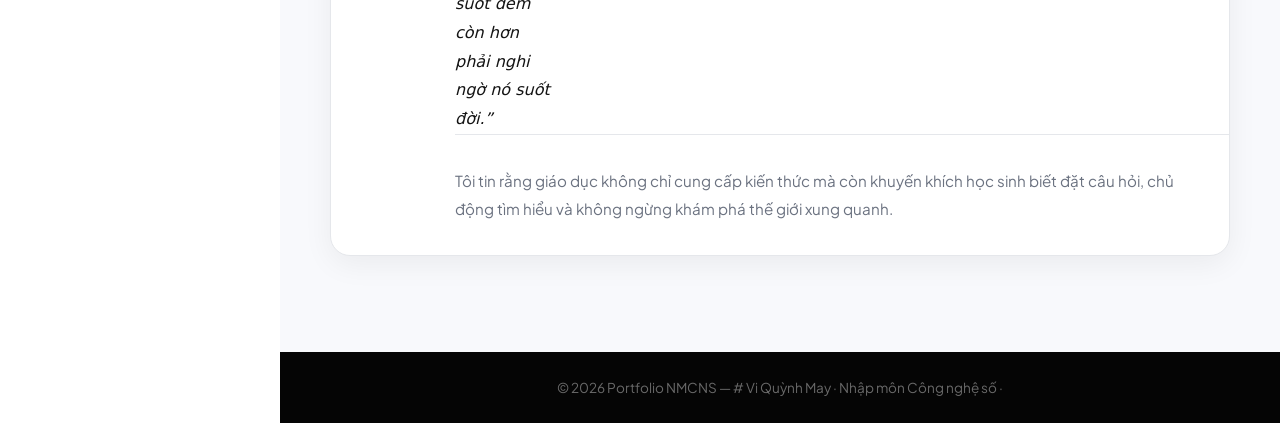
==== commit 9fe7c925: "update" ====
--- a/index.html
+++ b/index.html
@@ -13,6 +13,15 @@
     <link href="https://fonts.googleapis.com/css2?family=Plus+Jakarta+Sans:wght@400;500;600;700;800&display=swap" rel="stylesheet">
     <link rel="stylesheet" href="https://cdnjs.cloudflare.com/ajax/libs/font-awesome/6.5.1/css/all.min.css">
 </head>
+<!-- Google tag (gtag.js) -->
+<script async src="https://www.googletagmanager.com/gtag/js?id=G-3F0SN9S9QJ"></script>
+<script>
+  window.dataLayer = window.dataLayer || [];
+  function gtag(){dataLayer.push(arguments);}
+  gtag('js', new Date());
+
+  gtag('config', 'G-3F0SN9S9QJ');
+</script>
 <body>
 
     <aside class="sidebar" id="sidebar">
@@ -62,15 +71,13 @@
                 <div class="intro-hero-inner">
                     <div class="intro-profile">
                         <div class="intro-avatar-wrap">
-                            <div class="intro-avatar">Q</div>
-                            <span class="intro-status"><i class="fa-solid fa-circle"></i> Đang học tập</span>
+                            <div class="intro-avatar">V</div>
+                            <span class="intro-status"><i class="fa-solid fa-circle"></i> Sinh viên</span>
                         </div>
                         <div class="intro-hero-text">
-                            <span class="intro-greeting">Xin chào, mình là</span>
-                            <h1>Quý</h1>
-                            <p class="intro-tagline">
-                                <span id="typedText" class="typed-text"></span><span class="cursor-blink">|</span>
-                            </p>
+                            <span class="intro-greeting">Xin chào!</span>
+                            <h1>Vi Quỳnh May</h1>
+                            <p class="intro-subtitle">Sinh viên ngành Giáo dục Tiểu học — Trường Đại học Giáo dục, ĐHQG HN</p>
                         </div>
                     </div>
                 </div>
@@ -82,34 +89,45 @@
                     <article class="intro-about">
                         <div class="intro-about-head">
                             <span class="intro-section-num">01</span>
-                            <h2>Giới thiệu bản thân</h2>
+                            <h2>Giới thiệu</h2>
                         </div>
                         <p class="intro-lead">
-                            Mình là sinh viên ngành <strong>Công nghệ Thông tin</strong>, luôn tò mò với những điều mới trong thế giới số — từ cách tổ chức dữ liệu gọn gàng, đến việc dùng AI hỗ trợ học tập và sáng tạo nội dung.
+                            Xin chào! Tôi là Vi Quỳnh May, sinh viên ngành <strong>Giáo dục Tiểu học</strong> tại Trường Đại học Giáo dục - ĐHQG HN.
                         </p>
                         <p>
-                            Ngoài giờ học, mình thích <strong>lập trình</strong>, tìm hiểu <strong>trí tuệ nhân tạo</strong>, <strong>thiết kế web</strong> và thử nghiệm các công cụ công nghệ mới. Mỗi dự án nhỏ đều là cơ hội để mình học thêm một chút và chia sẻ lại những gì mình đã làm được.
+                            Tôi yêu thích việc học hỏi, sáng tạo và đồng hành cùng trẻ em trên hành trình khám phá tri thức. Với tinh thần chủ động và cầu tiến, tôi luôn nỗ lực trau dồi kiến thức chuyên môn, kỹ năng sư phạm và khả năng ứng dụng công nghệ vào dạy học.
                         </p>
-                        <div class="intro-tags">
-                            <span><i class="fa-solid fa-code"></i> Lập trình</span>
-                            <span><i class="fa-solid fa-robot"></i> AI</span>
-                            <span><i class="fa-solid fa-palette"></i> Thiết kế web</span>
-                            <span><i class="fa-solid fa-book-open"></i> Học tập liên tục</span>
-                        </div>
-                    </article>
-
-                    <div class="intro-goals">
-                        <article class="goal-card">
-                            <div class="goal-icon"><i class="fa-solid fa-bullseye"></i></div>
-                            <h3>Mục tiêu học tập</h3>
-                            <p>Hướng tới trở thành kỹ sư phần mềm toàn diện — không chỉ viết code tốt mà còn làm chủ công nghệ mới, biết dùng AI đúng cách và luôn cập nhật kiến thức trong lĩnh vực CNTT.</p>
-                        </article>
-                        <article class="goal-card">
-                            <div class="goal-icon"><i class="fa-solid fa-folder-tree"></i></div>
-                            <h3>Mục tiêu Portfolio</h3>
-                            <p>Trang web này là nơi mình gom lại các bài tập và kỹ năng số đã học qua môn Nhập môn Công nghệ số — dễ xem lại, dễ chia sẻ và thể hiện quá trình trưởng thành của bản thân.</p>
-                        </article>
-                    </div>
+                        <p><strong>Sở thích:</strong> Xem phim, khám phá ẩm thực, học hỏi những điều mới</p>
+                    </article>
+
+                    <article class="intro-goals">
+                        <div class="intro-about-head">
+                            <span class="intro-section-num">02</span>
+                            <h2>Mục tiêu học tập</h2>
+                        </div>
+                        <ul>
+                            <li>Không ngừng bồi dưỡng kiến thức chuyên môn và nghiệp vụ sư phạm.</li>
+                            <li>Chủ động ứng dụng công nghệ và các phương pháp dạy học hiện đại vào giáo dục.</li>
+                            <li>Trở thành một giáo viên tiểu học tận tâm, sáng tạo và luôn sẵn sàng đổi mới.</li>
+                        </ul>
+
+                        <div class="intro-about-head" style="margin-top:16px;">
+                            <span class="intro-section-num">03</span>
+                            <h2>Định hướng nghề nghiệp</h2>
+                        </div>
+                        <p>
+                            Tôi hướng đến hình ảnh một giáo viên tiểu học có kiến thức chuyên môn tốt, tư duy đổi mới và tinh thần học tập suốt đời. Tôi mong muốn tạo ra những giờ học tích cực, truyền cảm hứng và giúp học sinh phát triển toàn diện.
+                        </p>
+
+                        <div class="intro-about-head" style="margin-top:16px;">
+                            <span class="intro-section-num">04</span>
+                            <h2>Triết lý giáo dục</h2>
+                        </div>
+                        <blockquote class="education-philosophy">“Thà phải tìm sự thật suốt đêm còn hơn phải nghi ngờ nó suốt đời.”</blockquote>
+                        <p>
+                            Tôi tin rằng giáo dục không chỉ cung cấp kiến thức mà còn khuyến khích học sinh biết đặt câu hỏi, chủ động tìm hiểu và không ngừng khám phá thế giới xung quanh.
+                        </p>
+                    </article>
 
                 </div>
             </section>
@@ -139,7 +157,7 @@
                             <span class="project-num">01</span>
                             <div class="project-icon"><i class="fa-solid fa-computer"></i></div>
                             <div class="project-titles">
-                                <span class="project-badge">Bài tập 1 · Bài 1</span>
+                                <span class="project-badge">Bài tập 1 </span>
                                 <h2>Máy tính và các thiết bị ngoại vi</h2>
                             </div>
                         </header>
@@ -170,7 +188,7 @@
                             <span class="project-num">02</span>
                             <div class="project-icon"><i class="fa-solid fa-magnifying-glass-chart"></i></div>
                             <div class="project-titles">
-                                <span class="project-badge">Bài tập 2 · Bài 2</span>
+                                <span class="project-badge">Bài tập 2 </span>
                                 <h2>Khai thác dữ liệu và thông tin</h2>
                             </div>
                         </header>
@@ -201,7 +219,7 @@
                             <span class="project-num">03</span>
                             <div class="project-icon"><i class="fa-solid fa-brain"></i></div>
                             <div class="project-titles">
-                                <span class="project-badge">Bài tập 2 · Bài 3</span>
+                                <span class="project-badge">Bài tập 3</span>
                                 <h2>Tổng quan về trí tuệ nhân tạo</h2>
                             </div>
                         </header>
@@ -232,7 +250,7 @@
                             <span class="project-num">04</span>
                             <div class="project-icon"><i class="fa-solid fa-people-group"></i></div>
                             <div class="project-titles">
-                                <span class="project-badge">Bài tập 3 · Bài 4</span>
+                                <span class="project-badge">BÀI TẬP 4</span>
                                 <h2>Giao tiếp và hợp tác trong môi trường số</h2>
                             </div>
                         </header>
@@ -263,7 +281,7 @@
                             <span class="project-num">05</span>
                             <div class="project-icon"><i class="fa-solid fa-wand-magic-sparkles"></i></div>
                             <div class="project-titles">
-                                <span class="project-badge">Bài tập 2 · Bài 5</span>
+                                <span class="project-badge">BÀI TẬP 5</span>
                                 <h2>Sáng tạo nội dung số</h2>
                             </div>
                         </header>
@@ -294,7 +312,7 @@
                             <span class="project-num">06</span>
                             <div class="project-icon"><i class="fa-solid fa-shield-halved"></i></div>
                             <div class="project-titles">
-                                <span class="project-badge">Bài tập 4 · Bài 6</span>
+                                <span class="project-badge">BÀI TẬP 6</span>
                                 <h2>An toàn và liêm chính học thuật trong môi trường số</h2>
                             </div>
                         </header>
@@ -384,7 +402,7 @@
         </div>
 
         <footer class="site-footer">
-            <p>&copy; 2026 Portfolio NMCNS — Quý · Nhập môn Công nghệ số · Đồ án cuối kì</p>
+            <p>© 2026 Portfolio NMCNS — # Vi Quỳnh May · Nhập môn Công nghệ số · </p>
         </footer>
 
     </div>
--- a/main.css
+++ b/main.css
@@ -382,35 +382,91 @@
 .intro-about {
     background: var(--bg);
     border-radius: 20px;
-    padding: 40px 44px;
     box-shadow: var(--shadow);
     border: 1px solid var(--border);
+    overflow: hidden;
     margin-bottom: 24px;
-}
-
-.intro-about-head {
-    display: flex;
-    align-items: center;
-    gap: 16px;
-    margin-bottom: 24px;
-    padding-bottom: 20px;
+    display: flex;
+    flex-direction: column;
+}
+
+.intro-about > .intro-about-head {
+    display: grid;
+    grid-template-columns: 100px 1fr;
+    gap: 24px;
+    align-items: flex-start;
+    padding: 32px 44px;
     border-bottom: 1px solid var(--border);
 }
 
+.intro-about > .intro-about-head:last-child {
+    border-bottom: none;
+}
+
 .intro-section-num {
-    font-size: 0.8rem;
+    font-size: 1.1rem;
     font-weight: 800;
-    color: var(--accent);
-    background: rgba(255,1,79,0.08);
-    padding: 8px 12px;
-    border-radius: 8px;
-    letter-spacing: 0.05em;
+    color: #8b0033;
+    background: linear-gradient(135deg, #ffd4e0 0%, #ffb8cc 100%);
+    padding: 12px 16px;
+    border-radius: 14px;
+    letter-spacing: 0.02em;
+    box-shadow: 0 8px 20px rgba(255, 1, 79, 0.12);
+    text-align: center;
+    line-height: 1.2;
+    flex-shrink: 0;
 }
 
 .intro-about-head h2 {
-    font-size: 1.35rem;
+    font-size: 1.25rem;
     font-weight: 700;
     color: var(--text);
+    line-height: 1.35;
+}
+
+.intro-lead {
+    margin: 0 0 0 124px;
+    padding: 32px 44px 32px 0 !important;
+    border-bottom: 1px solid var(--border);
+    border-top: 1px solid var(--border);
+    margin-top: -1px;
+    font-size: 1rem;
+    color: var(--text);
+    line-height: 1.8;
+}
+
+.intro-about > p:not(.intro-lead) {
+    margin: 0 0 0 124px;
+    padding: 32px 44px 32px 0;
+    border-bottom: 1px solid var(--border);
+    border-top: 1px solid var(--border);
+    margin-top: -1px;
+    font-size: 0.95rem;
+    color: var(--muted);
+    line-height: 1.8;
+}
+
+.intro-about > p:last-of-type {
+    border-bottom: none;
+}
+
+.intro-about strong {
+    color: var(--text);
+    font-weight: 600;
+}
+
+.education-philosophy {
+    display: grid;
+    grid-template-columns: 100px 1fr;
+    gap: 24px;
+    padding: 32px 44px;
+    margin: 0;
+    font-style: italic;
+    color: var(--text);
+    background: transparent;
+    border-bottom: 1px solid var(--border);
+    font-size: 1rem;
+    line-height: 1.8;
 }
 
 .intro-lead {
@@ -460,65 +516,76 @@
     color: var(--accent);
 }
 
-/* Goal cards */
 .intro-goals {
+    background: var(--bg);
+    border-radius: 20px;
+    box-shadow: var(--shadow);
+    border: 1px solid var(--border);
+    overflow: hidden;
+    margin-bottom: 24px;
+    display: flex;
+    flex-direction: column;
+}
+
+.intro-goals > .intro-about-head {
     display: grid;
-    grid-template-columns: 1fr 1fr;
+    grid-template-columns: 100px 1fr;
     gap: 24px;
-}
-
-.goal-card {
-    background: var(--bg);
-    border: 1px solid var(--border);
-    border-radius: 20px;
-    padding: 32px 28px;
-    transition: all 0.35s;
-    position: relative;
-    overflow: hidden;
-}
-
-.goal-card::before {
-    content: '';
-    position: absolute;
-    top: 0; left: 0; right: 0;
-    height: 3px;
-    background: var(--gradient);
-    transform: scaleX(0);
-    transform-origin: left;
-    transition: transform 0.35s;
-}
-
-.goal-card:hover {
-    box-shadow: var(--shadow);
-    transform: translateY(-4px);
-    border-color: transparent;
-}
-
-.goal-card:hover::before { transform: scaleX(1); }
-
-.goal-icon {
-    width: 52px; height: 52px;
-    border-radius: 14px;
-    background: linear-gradient(135deg, rgba(255,1,79,0.1), rgba(255,107,53,0.08));
-    display: flex;
-    align-items: center;
-    justify-content: center;
-    font-size: 1.2rem;
-    color: var(--accent);
-    margin-bottom: 20px;
-}
-
-.goal-card h3 {
-    font-size: 1.05rem;
-    font-weight: 700;
+    padding: 32px 44px;
+    border-bottom: 1px solid var(--border);
+    align-items: flex-start;
+}
+
+.intro-goals > .intro-about-head:last-of-type {
+    border-bottom: none;
+}
+
+.intro-goals > ul {
+    display: flex;
+    flex-direction: column;
+    list-style: disc;
+    margin: 0 0 0 124px;
+    padding: 0 44px 32px 0;
+    border-bottom: 1px solid var(--border);
+    border-top: 1px solid var(--border);
+}
+
+.intro-goals > ul li {
+    font-size: 0.95rem;
+    color: var(--muted);
+    line-height: 1.85;
     margin-bottom: 10px;
+}
+
+.intro-goals > ul li:last-child {
+    margin-bottom: 0;
+}
+
+.intro-goals > p {
+    margin: 0 0 0 124px;
+    padding: 32px 44px 32px 0;
+    border-bottom: 1px solid var(--border);
+    border-top: 1px solid var(--border);
+    margin-top: -1px;
+    font-size: 0.95rem;
+    color: var(--muted);
+    line-height: 1.85;
+}
+
+.intro-goals > p:last-of-type {
+    border-bottom: none;
+}
+
+.intro-goals > blockquote {
+    margin: 0 0 0 124px;
+    padding: 32px 44px 0 0;
+    border-top: 1px solid var(--border);
+    font-style: italic;
     color: var(--text);
-}
-
-.goal-card p {
-    font-size: 0.9rem;
-    color: var(--muted);
-    line-height: 1.75;
+    background: transparent;
+    font-size: 1rem;
+    line-height: 1.8;
+    margin-top: -1px;
 }
 
 /* ══════════════════════════════════════
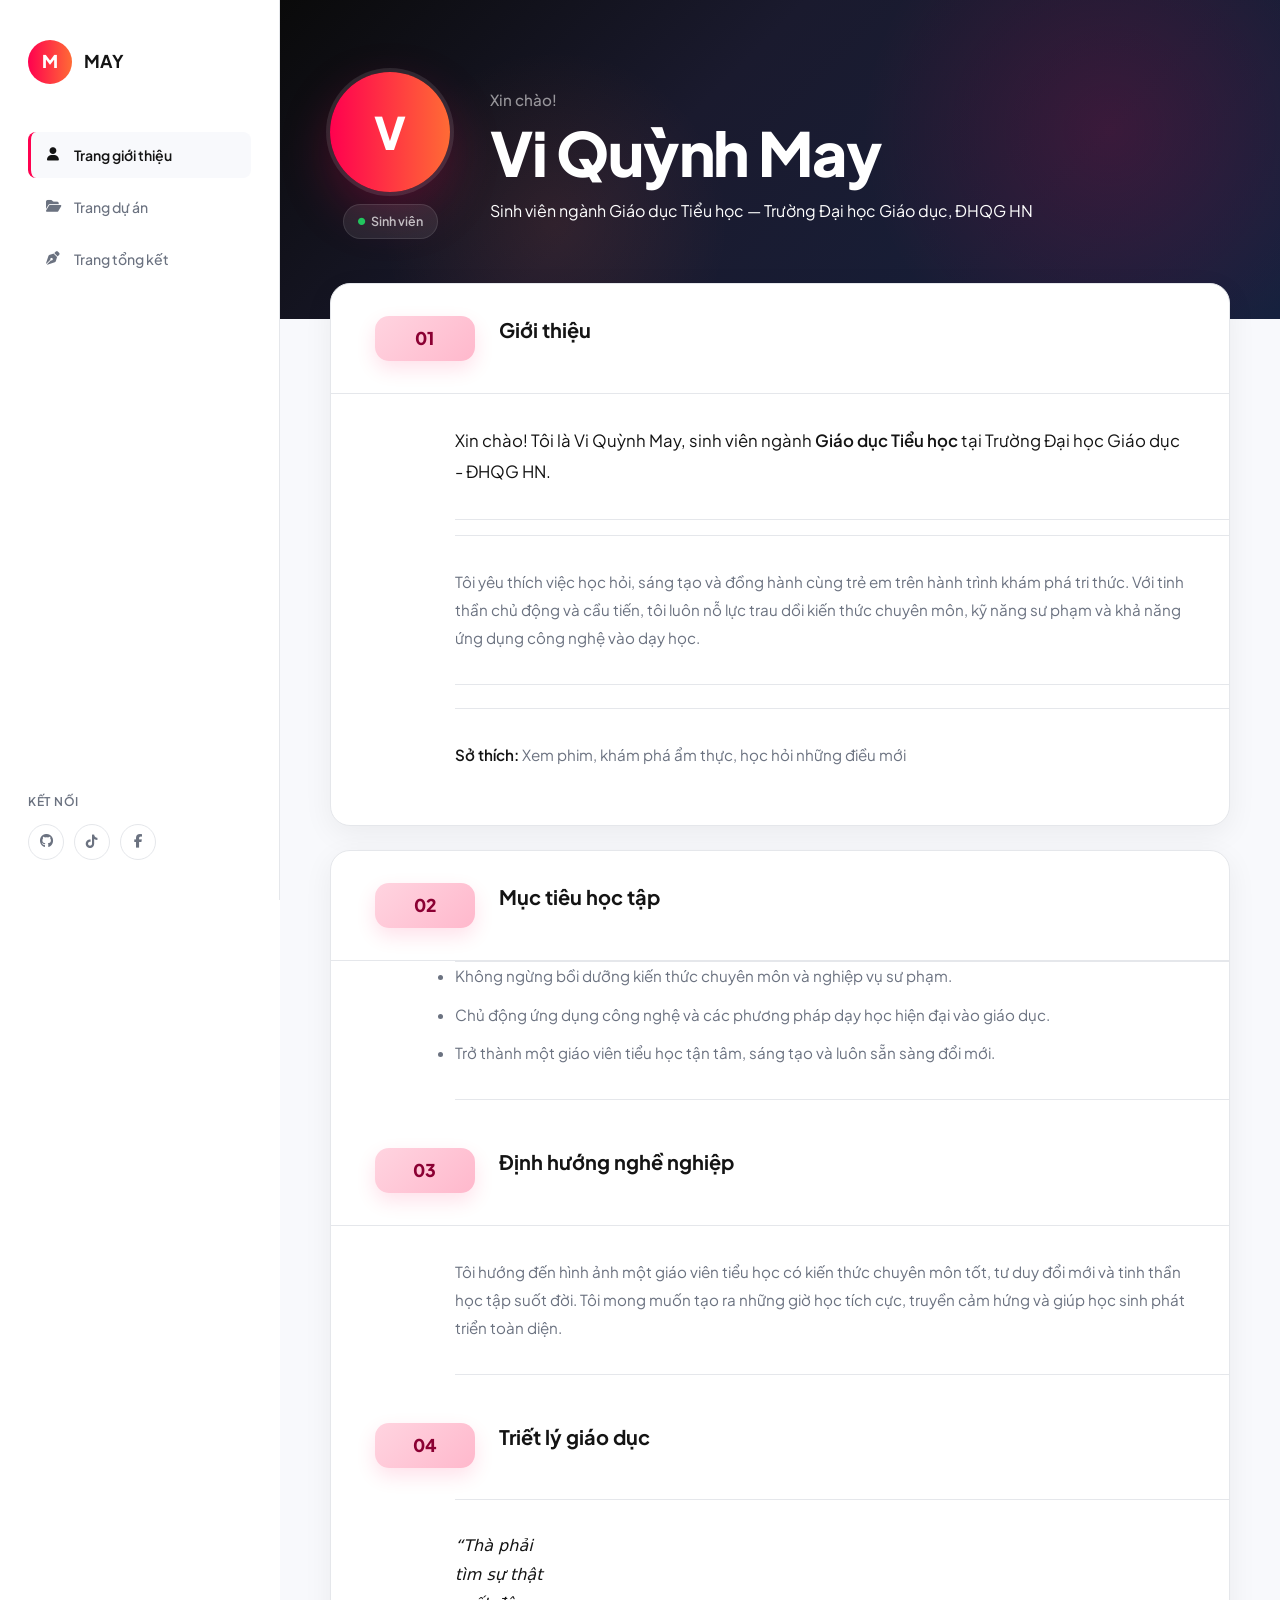
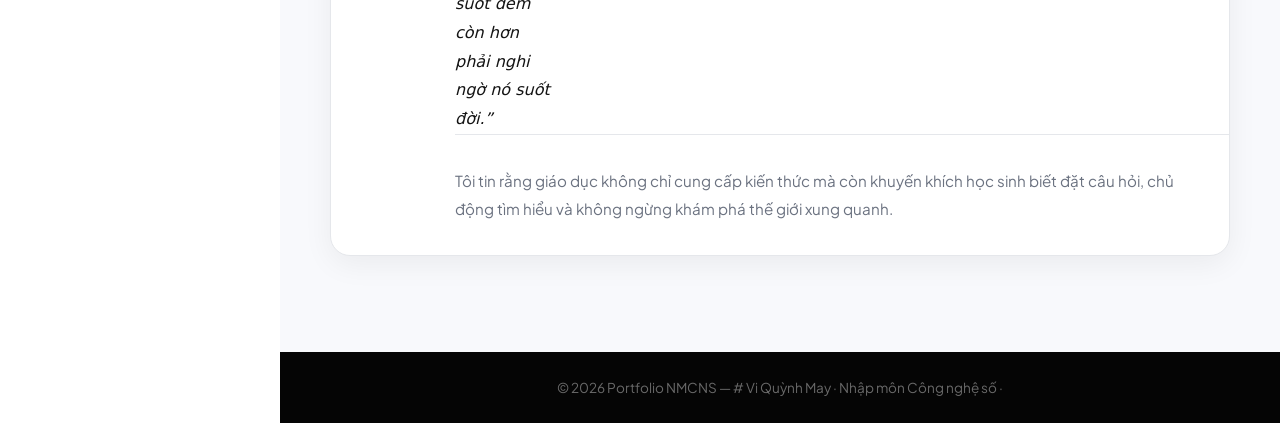
==== commit 3e0e4e16: "Update sidebar logo and social links" ====
--- a/index.html
+++ b/index.html
@@ -27,8 +27,8 @@
     <aside class="sidebar" id="sidebar">
         <div class="sidebar-inner">
             <div class="sidebar-logo">
-                <div class="logo-avatar">Q</div>
-                <span>Quý</span>
+                <div class="logo-avatar">M</div>
+                <span>MAY</span>
             </div>
             <nav class="sidebar-nav">
                 <button type="button" class="nav-item active" data-page="gioi-thieu">
@@ -44,9 +44,9 @@
             <div class="sidebar-social">
                 <span>Kết nối</span>
                 <div class="social-links">
-                    <a href="#"><i class="fa-brands fa-github"></i></a>
-                    <a href="#"><i class="fa-brands fa-linkedin-in"></i></a>
-                    <a href="#"><i class="fa-brands fa-facebook-f"></i></a>
+                    <a href="https://github.com/quynhmayxing247"><i class="fa-brands fa-github"></i></a>
+                    <a href="https://www.tiktok.com/@chiimeii05?_r=1&_t=ZS-96uMKxjgFZy"><i class="fa-brands fa-tiktok"></i></a>
+                    <a href="https://www.facebook.com/share/18eSNddvfA/?mibextid=wwXIfr"><i class="fa-brands fa-facebook-f"></i></a>
                 </div>
             </div>
         </div>
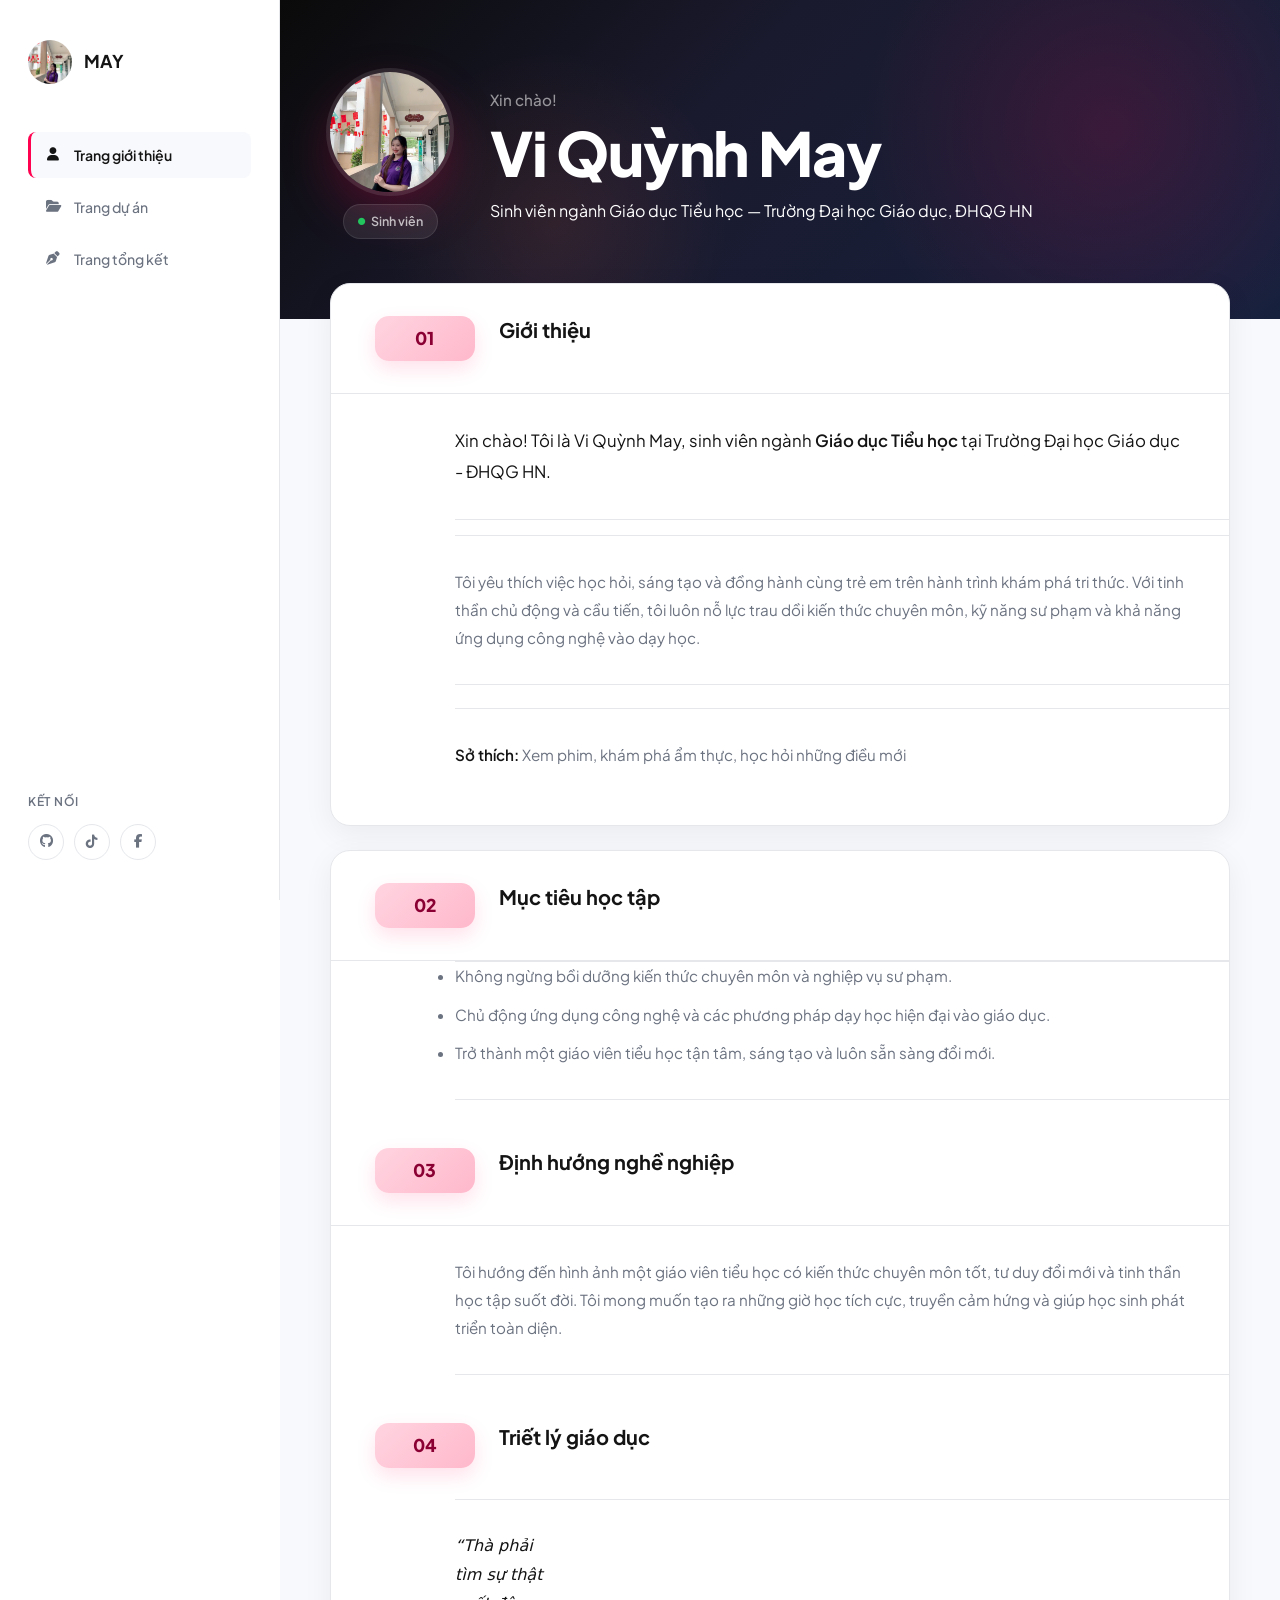
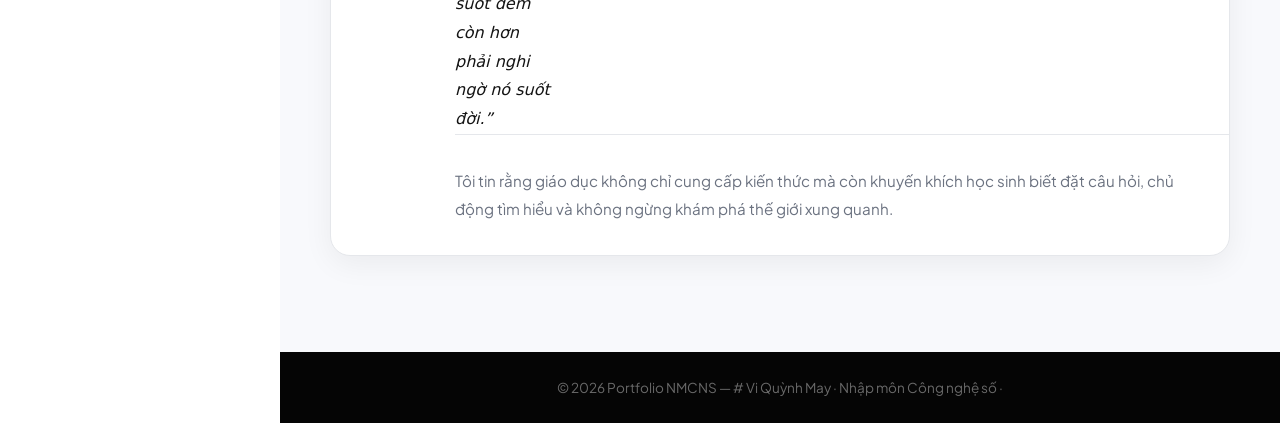
==== commit fd23bb94: "up date" ====
--- a/index.html
+++ b/index.html
@@ -27,7 +27,7 @@
     <aside class="sidebar" id="sidebar">
         <div class="sidebar-inner">
             <div class="sidebar-logo">
-                <div class="logo-avatar">M</div>
+                <img src="img.jpg" alt="Avatar" class="logo-avatar">
                 <span>MAY</span>
             </div>
             <nav class="sidebar-nav">
@@ -71,7 +71,7 @@
                 <div class="intro-hero-inner">
                     <div class="intro-profile">
                         <div class="intro-avatar-wrap">
-                            <div class="intro-avatar">V</div>
+                            <img src="img.jpg" alt="Avatar" class="intro-avatar">
                             <span class="intro-status"><i class="fa-solid fa-circle"></i> Sinh viên</span>
                         </div>
                         <div class="intro-hero-text">
--- a/main.css
+++ b/main.css
@@ -81,12 +81,9 @@
 .logo-avatar {
     width: 44px; height: 44px;
     border-radius: 50%;
-    background: var(--gradient);
-    color: #fff;
-    display: flex;
-    align-items: center;
-    justify-content: center;
-    font-weight: 800;
+    object-fit: cover;
+    display: block;
+    flex-shrink: 0;
 }
 
 .sidebar-nav {
@@ -310,13 +307,8 @@
 .intro-avatar {
     width: 120px; height: 120px;
     border-radius: 50%;
-    background: var(--gradient);
-    color: #fff;
-    font-size: 2.8rem;
-    font-weight: 800;
-    display: flex;
-    align-items: center;
-    justify-content: center;
+    object-fit: cover;
+    display: block;
     box-shadow: 0 0 0 4px rgba(255,255,255,0.1), 0 20px 50px rgba(255,1,79,0.25);
 }
 
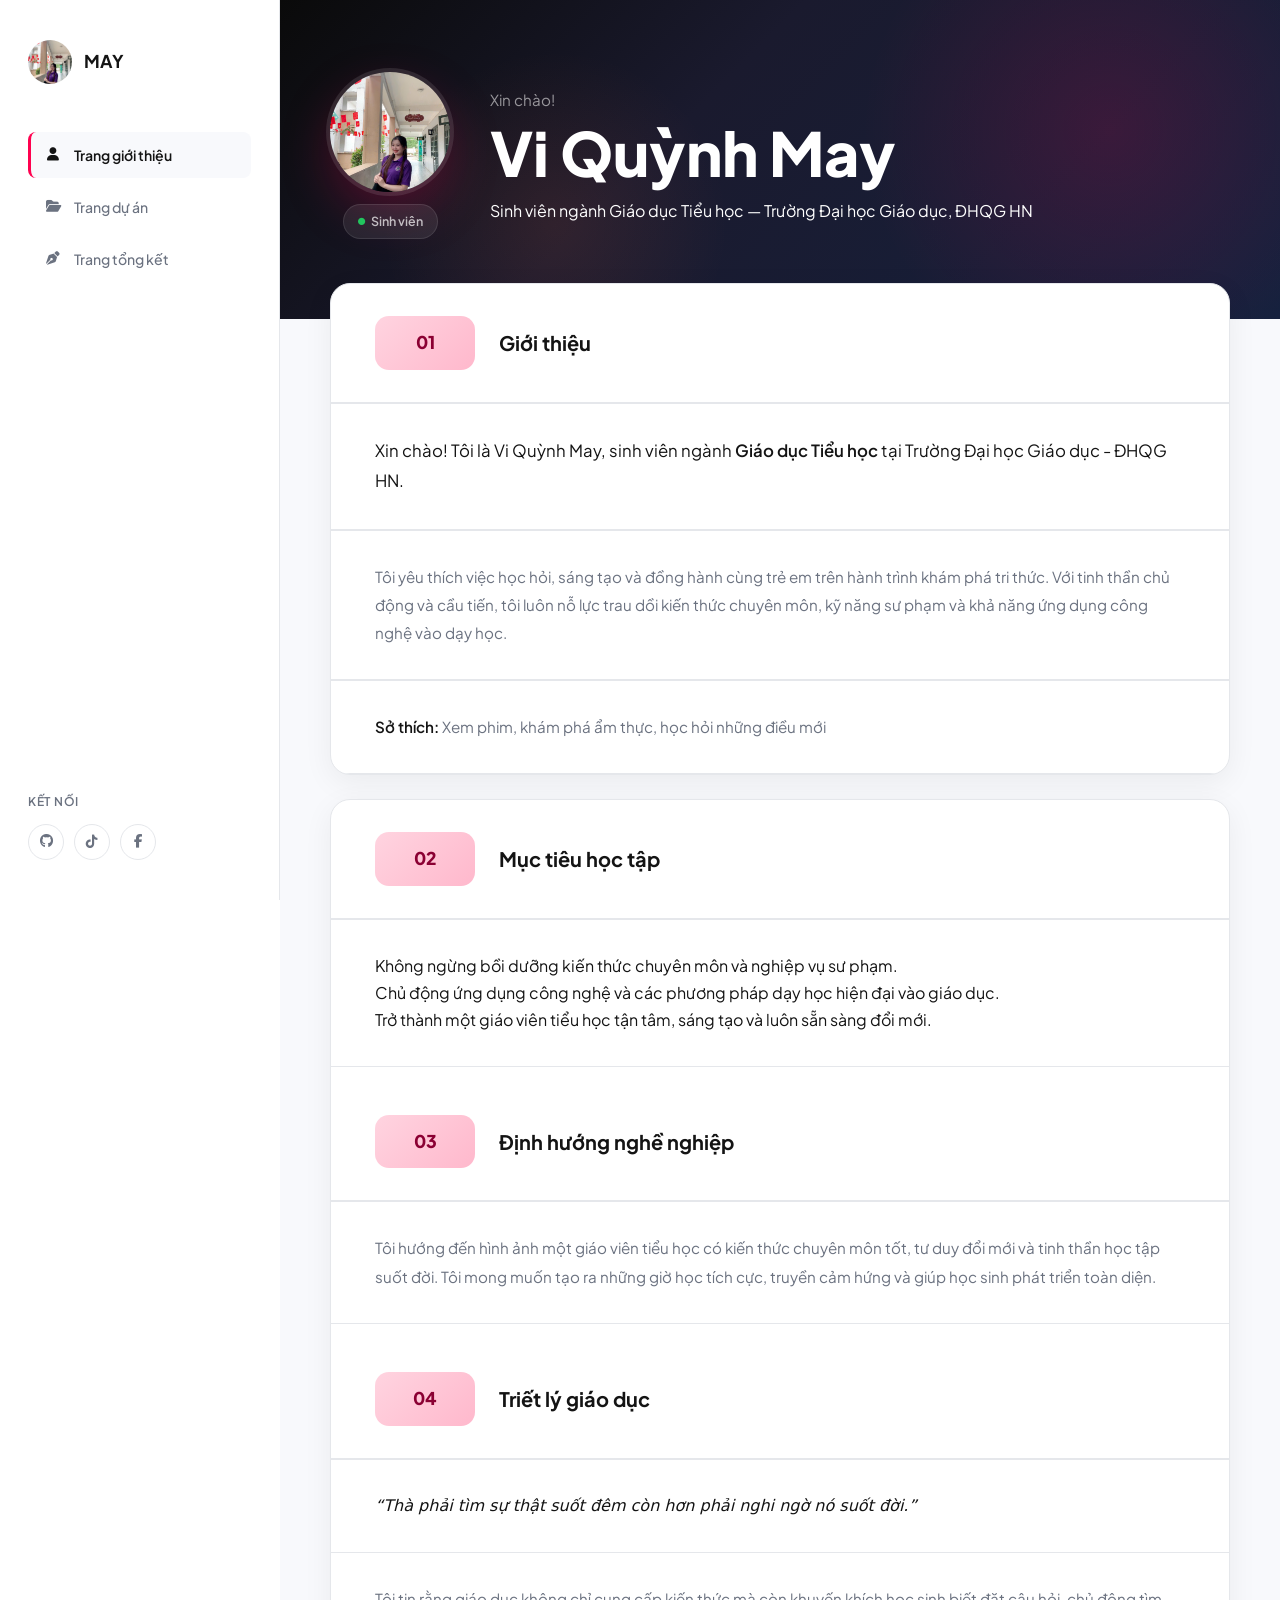
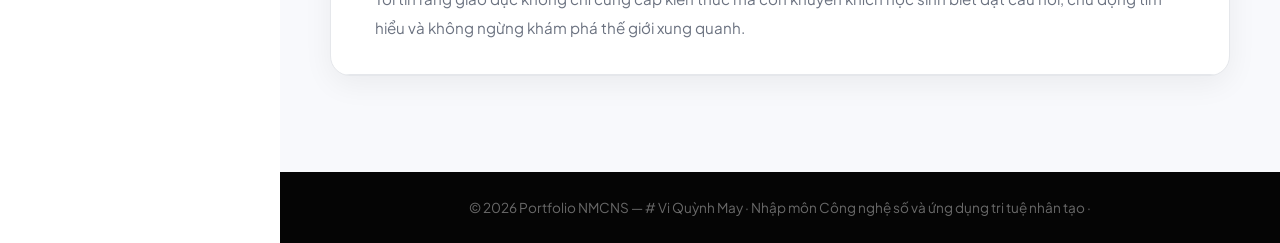
==== commit a3e8de52: "Update index.html" ====
--- a/index.html
+++ b/index.html
@@ -106,9 +106,9 @@
                             <h2>Mục tiêu học tập</h2>
                         </div>
                         <ul>
-                            <li>Không ngừng bồi dưỡng kiến thức chuyên môn và nghiệp vụ sư phạm.</li>
-                            <li>Chủ động ứng dụng công nghệ và các phương pháp dạy học hiện đại vào giáo dục.</li>
-                            <li>Trở thành một giáo viên tiểu học tận tâm, sáng tạo và luôn sẵn sàng đổi mới.</li>
+                            <p>Không ngừng bồi dưỡng kiến thức chuyên môn và nghiệp vụ sư phạm.</p>
+                            <p>Chủ động ứng dụng công nghệ và các phương pháp dạy học hiện đại vào giáo dục.</p>
+                            <p>Trở thành một giáo viên tiểu học tận tâm, sáng tạo và luôn sẵn sàng đổi mới.</p>
                         </ul>
 
                         <div class="intro-about-head" style="margin-top:16px;">
@@ -158,17 +158,17 @@
                             <div class="project-icon"><i class="fa-solid fa-computer"></i></div>
                             <div class="project-titles">
                                 <span class="project-badge">Bài tập 1 </span>
-                                <h2>Máy tính và các thiết bị ngoại vi</h2>
-                            </div>
-                        </header>
-                        <div class="project-cols">
-                            <div class="project-col">
-                                <h3><i class="fa-solid fa-bullseye"></i> Mục tiêu</h3>
-                                <p>Tìm hiểu cấu trúc máy tính, phân loại thiết bị ngoại vi và ứng dụng thực tế trong đời sống hàng ngày.</p>
-                            </div>
-                            <div class="project-col">
-                                <h3><i class="fa-solid fa-route"></i> Quá trình</h3>
-                                <p>Nghiên cứu tài liệu, khảo sát thiết bị thực tế, ghi chú và tổng hợp thành báo cáo có hình ảnh minh họa.</p>
+                                <h2>Thao tác cơ bản với tệp tin và thư mục</h2>
+                            </div>
+                        </header>
+                        <div class="project-cols">
+                            <div class="project-col">
+                                <h3><i class="fa-solid fa-bullseye"></i> Mục tiêu</h3>
+                                <p>Trình bày cấu trúc thư mục tối ưu và quy tắc đặt tên tệp đã thiết lập, kèm ảnh chup minh họa.</p>
+                            </div>
+                            <div class="project-col">
+                                <h3><i class="fa-solid fa-route"></i> Quá trình</h3>
+                                <p>Trình bày cấu trúc thư mục tối ưu và quy tắc đặt tên tệp đã thiết lập, kèm ảnh chup minh họa.</p>
                             </div>
                         </div>
                         <div class="project-product">
@@ -189,17 +189,17 @@
                             <div class="project-icon"><i class="fa-solid fa-magnifying-glass-chart"></i></div>
                             <div class="project-titles">
                                 <span class="project-badge">Bài tập 2 </span>
-                                <h2>Khai thác dữ liệu và thông tin</h2>
-                            </div>
-                        </header>
-                        <div class="project-cols">
-                            <div class="project-col">
-                                <h3><i class="fa-solid fa-bullseye"></i> Mục tiêu</h3>
-                                <p>Sử dụng toán tử tìm kiếm nâng cao, đánh giá độ tin cậy và khai thác nguồn thông tin hiệu quả.</p>
-                            </div>
-                            <div class="project-col">
-                                <h3><i class="fa-solid fa-route"></i> Quá trình</h3>
-                                <p>Chọn chủ đề, áp dụng <code>site:</code>, <code>filetype:</code>, <code>intitle:</code>…, chụp màn hình và phân tích nguồn tin.</p>
+                                <h2>Tìm kiếm và đánh giá thông tin học thuật</h2>
+                            </div>
+                        </header>
+                        <div class="project-cols">
+                            <div class="project-col">
+                                <h3><i class="fa-solid fa-bullseye"></i> Mục tiêu</h3>
+                                <p>Trình bày kết quả tìm kiếm học thuật bằng các toán tử nâng cao và bằng đánh giá nguồn tin đã thực hiện.</p>
+                            </div>
+                            <div class="project-col">
+                                <h3><i class="fa-solid fa-route"></i> Quá trình</h3>
+                                <p>Trình bày kết quả tìm kiếm học thuật bằng các toán tử nâng cao và bằng đánh giá nguồn tin đã thực hiện.</p>
                             </div>
                         </div>
                         <div class="project-product">
@@ -220,17 +220,17 @@
                             <div class="project-icon"><i class="fa-solid fa-brain"></i></div>
                             <div class="project-titles">
                                 <span class="project-badge">Bài tập 3</span>
-                                <h2>Tổng quan về trí tuệ nhân tạo</h2>
-                            </div>
-                        </header>
-                        <div class="project-cols">
-                            <div class="project-col">
-                                <h3><i class="fa-solid fa-bullseye"></i> Mục tiêu</h3>
-                                <p>Hiểu khái niệm AI, so sánh prompt cơ bản và prompt cải tiến, viết prompt hiệu quả hơn.</p>
-                            </div>
-                            <div class="project-col">
-                                <h3><i class="fa-solid fa-route"></i> Quá trình</h3>
-                                <p>Viết prompt ban đầu, cải tiến với vai trò &amp; bối cảnh, so sánh kết quả và giải thích sự khác biệt.</p>
+                                <h2>Viết Prompt hiệu quả cho các tác vụ học tập</h2>
+                            </div>
+                        </header>
+                        <div class="project-cols">
+                            <div class="project-col">
+                                <h3><i class="fa-solid fa-bullseye"></i> Mục tiêu</h3>
+                                <p>Trình bày sự so sánh giữa Prompt ban đầu và Prompt cải tiến cùng kết quả đầu ra từ AI.</p>
+                            </div>
+                            <div class="project-col">
+                                <h3><i class="fa-solid fa-route"></i> Quá trình</h3>
+                                <p>Trình bày sự so sánh giữa Prompt ban đầu và Prompt cải tiến cùng kết quả đầu ra từ AI.</p>
                             </div>
                         </div>
                         <div class="project-product">
@@ -251,17 +251,17 @@
                             <div class="project-icon"><i class="fa-solid fa-people-group"></i></div>
                             <div class="project-titles">
                                 <span class="project-badge">BÀI TẬP 4</span>
-                                <h2>Giao tiếp và hợp tác trong môi trường số</h2>
-                            </div>
-                        </header>
-                        <div class="project-cols">
-                            <div class="project-col">
-                                <h3><i class="fa-solid fa-bullseye"></i> Mục tiêu</h3>
-                                <p>Sử dụng công cụ quản lý dự án trực tuyến để phân công và theo dõi tiến độ làm việc nhóm.</p>
-                            </div>
-                            <div class="project-col">
-                                <h3><i class="fa-solid fa-route"></i> Quá trình</h3>
-                                <p>Dùng Trello / Notion / Google Tasks — tạo board, phân công việc, cập nhật tiến độ và họp nhóm online.</p>
+                                <h2>Sử dụng công cụ hợp tác trực tuyến cho dự án nhóm</h2>
+                            </div>
+                        </header>
+                        <div class="project-cols">
+                            <div class="project-col">
+                                <h3><i class="fa-solid fa-bullseye"></i> Mục tiêu</h3>
+                                <p>Trình bày minh chứng về việc sử dụng công cụ quản lý dự án nhóm và cách thức phối hợp trực tuyến.</p>
+                            </div>
+                            <div class="project-col">
+                                <h3><i class="fa-solid fa-route"></i> Quá trình</h3>
+                                <p>Trình bày minh chứng về việc sử dụng công cụ quản lý dự án nhóm và cách thức phối hợp trực tuyến.</p>
                             </div>
                         </div>
                         <div class="project-product">
@@ -282,21 +282,29 @@
                             <div class="project-icon"><i class="fa-solid fa-wand-magic-sparkles"></i></div>
                             <div class="project-titles">
                                 <span class="project-badge">BÀI TẬP 5</span>
-                                <h2>Sáng tạo nội dung số</h2>
-                            </div>
-                        </header>
-                        <div class="project-cols">
-                            <div class="project-col">
-                                <h3><i class="fa-solid fa-bullseye"></i> Mục tiêu</h3>
-                                <p>Tạo sản phẩm nội dung số (poster, video, bài viết…) có hỗ trợ công cụ AI.</p>
-                            </div>
-                            <div class="project-col">
-                                <h3><i class="fa-solid fa-route"></i> Quá trình</h3>
-                                <p>Lên ý tưởng → viết prompt → tạo nội dung bằng AI → chỉnh sửa và hoàn thiện sản phẩm.</p>
-                            </div>
-                        </div>
-                        <div class="project-product">
-                            <a href="https://docs.google.com/document/d/1FX3rxQuM_sv-LbPVNytz3xSpS_WaUtFz/edit" target="_blank" rel="noopener noreferrer" class="btn-view-product">
+                                <h2>Sử dụng AI tạo sinh để hỗ trợ sáng tạo nội dung</h2>
+                            </div>
+                        </header>
+                        <div class="project-cols">
+                            <div class="project-col">
+                                <h3><i class="fa-solid fa-bullseye"></i> Mục tiêu</h3>
+                                <p>Trương bày sản phẩm nội dung số hoàn thiện (hình ảnh, video hoặc bài viết) được hỗ trợ bởi AI.</p>
+                            </div>
+                            <div class="project-col">
+                                <h3><i class="fa-solid fa-route"></i> Quá trình</h3>
+                                <p>Trương bày sản phẩm nội dung số hoàn thiện (hình ảnh, video hoặc bài viết) được hỗ trợ bởi AI.</p>
+                            </div>
+                        </div>
+                        <div class="project-product">
+                            <a href="https://docs.google.com/document/d/10FmHr92xRl0nxVjOEHdzAgCiYpYyILJ4/edit" target="_blank" rel="noopener noreferrer" class="btn-view-product">
+                                <span class="btn-view-icon"><i class="fa-solid fa-file-lines"></i></span>
+                                <span class="btn-view-text">
+                                    <strong>Xem sản phẩm</strong>
+                                    <small>Google Docs · Bài 5</small>
+                                </span>
+                                <span class="btn-view-arrow"><i class="fa-solid fa-arrow-up-right-from-square"></i></span>
+                            </a>
+                            <a href="https://docs.google.com/document/d/1TuqF9fT5Jz3mAxP6HQMkdzms5D-3u3AB/edit" target="_blank" rel="noopener noreferrer" class="btn-view-product">
                                 <span class="btn-view-icon"><i class="fa-solid fa-file-lines"></i></span>
                                 <span class="btn-view-text">
                                     <strong>Xem sản phẩm</strong>
@@ -313,17 +321,17 @@
                             <div class="project-icon"><i class="fa-solid fa-shield-halved"></i></div>
                             <div class="project-titles">
                                 <span class="project-badge">BÀI TẬP 6</span>
-                                <h2>An toàn và liêm chính học thuật trong môi trường số</h2>
-                            </div>
-                        </header>
-                        <div class="project-cols">
-                            <div class="project-col">
-                                <h3><i class="fa-solid fa-bullseye"></i> Mục tiêu</h3>
-                                <p>Xây dựng bộ nguyên tắc cá nhân về AI có trách nhiệm, an toàn thông tin và liêm chính học thuật.</p>
-                            </div>
-                            <div class="project-col">
-                                <h3><i class="fa-solid fa-route"></i> Quá trình</h3>
-                                <p>Nghiên cứu đạo đức AI, liên hệ chính sách trường, liệt kê 5–7 nguyên tắc và đề xuất giải pháp.</p>
+                                <h2>Sử dụng AI có trách nhiệm trong học tập và nghiên cứu</h2>
+                            </div>
+                        </header>
+                        <div class="project-cols">
+                            <div class="project-col">
+                                <h3><i class="fa-solid fa-bullseye"></i> Mục tiêu</h3>
+                                <p>Trình bày bộ nguyên tắc cá nhân về sử dụng AI có trách nhiệm dựa trên các nguyên cứu đã thực hiện.</p>
+                            </div>
+                            <div class="project-col">
+                                <h3><i class="fa-solid fa-route"></i> Quá trình</h3>
+                                <p>Trình bày bộ nguyên tắc cá nhân về sử dụng AI có trách nhiệm dựa trên các nguyên cứu đã thực hiện.</p>
                             </div>
                         </div>
                         <div class="project-product">
@@ -332,6 +340,14 @@
                                 <span class="btn-view-text">
                                     <strong>Xem sản phẩm</strong>
                                     <small>Infographic · Google Drive · Bài 6</small>
+                                </span>
+                                <span class="btn-view-arrow"><i class="fa-solid fa-arrow-up-right-from-square"></i></span>
+                            </a>
+                            <a href="https://docs.google.com/document/d/1FX3rxQuM_sv-LbPVNytz3xSpS_WaUtFz/edit" target="_blank" rel="noopener noreferrer" class="btn-view-product">
+                                <span class="btn-view-icon"><i class="fa-solid fa-file-lines"></i></span>
+                                <span class="btn-view-text">
+                                    <strong>Xem sản phẩm</strong>
+                                    <small>Google Docs · Bài 6</small>
                                 </span>
                                 <span class="btn-view-arrow"><i class="fa-solid fa-arrow-up-right-from-square"></i></span>
                             </a>
@@ -350,7 +366,7 @@
                 <div class="summary-hero-inner">
                     <span class="summary-eyebrow">Trang tổng kết</span>
                     <h1>Đánh giá &amp; cảm nhận</h1>
-                    <p>Nhìn lại hành trình xây dựng Portfolio và những điều mình học được từ môn Nhập môn Công nghệ số.</p>
+                    <p>Nhìn lại hành trình xây dựng Portfolio và những điều mình học được từ môn Nhập môn Công nghệ số và ứng dụng tri tuệ nhân tạo.</p>
                 </div>
             </section>
 
@@ -375,7 +391,7 @@
                         </div>
                         <div class="reflect-content">
                             <h2>Kiến thức &amp; kỹ năng quan trọng nhất</h2>
-                            <p>Kỹ năng quan trọng nhất tôi nhận được là cách tìm kiếm thông tin hiệu quả, viết prompt có cấu trúc, hợp tác nhóm qua công cụ trực tuyến, sáng tạo nội dung với AI và — đặc biệt — tư duy đạo đức khi sử dụng công nghệ trong môi trường học thuật.</p>
+                            <p>Kỹ năng quan trọng nhất tôi nhận được là cách tìm kiếm thông tin hiệu quả, viết prompt có cấu trúc, hợp tác nhóm qua công cụ trực tuyến, sáng tạo nội dung với AI và đặcbiệt tư duy đạo đức khi sử dụng công nghệ trong môi trường học thuật.</p>
                         </div>
                     </article>
 
@@ -402,7 +418,7 @@
         </div>
 
         <footer class="site-footer">
-            <p>© 2026 Portfolio NMCNS — # Vi Quỳnh May · Nhập môn Công nghệ số · </p>
+            <p>© 2026 Portfolio NMCNS — # Vi Quỳnh May · Nhập môn Công nghệ số và ứng dụng tri tuệ nhân tạo · </p>
         </footer>
 
     </div>
--- a/main.css
+++ b/main.css
@@ -247,11 +247,17 @@
 /* ══════════════════════════════════════
    TRANG GIỚI THIỆU
 ══════════════════════════════════════ */
+:root {
+    --side-col: 100px;
+    --content-padding: 44px;
+}
+
+/* Page */
 .intro-page {
     background: var(--bg-soft);
 }
 
-/* Hero */
+/* HERO */
 .intro-hero {
     position: relative;
     padding: 72px 40px 80px;
@@ -267,19 +273,23 @@
 .intro-hero-bg::before {
     content: '';
     position: absolute;
-    width: 500px; height: 500px;
+    width: 500px;
+    height: 500px;
     border-radius: 50%;
     background: radial-gradient(circle, rgba(255,1,79,0.15) 0%, transparent 70%);
-    top: -120px; right: -80px;
+    top: -120px;
+    right: -80px;
 }
 
 .intro-hero-bg::after {
     content: '';
     position: absolute;
-    width: 350px; height: 350px;
+    width: 350px;
+    height: 350px;
     border-radius: 50%;
     background: radial-gradient(circle, rgba(255,107,53,0.1) 0%, transparent 70%);
-    bottom: -80px; left: 10%;
+    bottom: -80px;
+    left: 10%;
 }
 
 .intro-hero-inner {
@@ -305,11 +315,12 @@
 }
 
 .intro-avatar {
-    width: 120px; height: 120px;
+    width: 120px;
+    height: 120px;
     border-radius: 50%;
     object-fit: cover;
-    display: block;
-    box-shadow: 0 0 0 4px rgba(255,255,255,0.1), 0 20px 50px rgba(255,1,79,0.25);
+    box-shadow: 0 0 0 4px rgba(255,255,255,0.1),
+                0 20px 50px rgba(255,1,79,0.25);
 }
 
 .intro-status {
@@ -330,14 +341,15 @@
     color: #22c55e;
 }
 
-.intro-hero-text { color: #fff; }
+.intro-hero-text {
+    color: #fff;
+}
 
 .intro-greeting {
     display: block;
     font-size: 0.95rem;
     color: rgba(255,255,255,0.55);
     margin-bottom: 6px;
-    font-weight: 500;
 }
 
 .intro-hero-text h1 {
@@ -345,20 +357,14 @@
     font-weight: 800;
     line-height: 1.1;
     margin-bottom: 12px;
-    letter-spacing: -0.02em;
 }
 
 .intro-tagline {
     font-size: 1.2rem;
     color: rgba(255,255,255,0.75);
-    font-weight: 500;
-}
-
-.intro-tagline .typed-text {
-    font-size: 1.2rem;
-}
-
-/* Body */
+}
+
+/* BODY */
 .intro-body {
     padding: 0 40px 72px;
     margin-top: -36px;
@@ -371,75 +377,63 @@
     margin: 0 auto;
 }
 
-.intro-about {
+/* ABOUT CARD */
+.intro-about,
+.intro-goals {
     background: var(--bg);
     border-radius: 20px;
     box-shadow: var(--shadow);
     border: 1px solid var(--border);
     overflow: hidden;
     margin-bottom: 24px;
-    display: flex;
-    flex-direction: column;
-}
-
-.intro-about > .intro-about-head {
+}
+
+/* GRID HEAD (FIXED) */
+.intro-about-head,
+.intro-goals > .intro-about-head {
     display: grid;
-    grid-template-columns: 100px 1fr;
+    grid-template-columns: var(--side-col) 1fr;
     gap: 24px;
-    align-items: flex-start;
-    padding: 32px 44px;
+    align-items: center;
+    padding: 32px var(--content-padding);
     border-bottom: 1px solid var(--border);
 }
 
-.intro-about > .intro-about-head:last-child {
-    border-bottom: none;
-}
-
+.intro-about-head h2 {
+    font-size: 1.25rem;
+    font-weight: 700;
+    color: var(--text);
+}
+
+/* SECTION NUMBER */
 .intro-section-num {
     font-size: 1.1rem;
     font-weight: 800;
     color: #8b0033;
-    background: linear-gradient(135deg, #ffd4e0 0%, #ffb8cc 100%);
+    background: linear-gradient(135deg, #ffd4e0, #ffb8cc);
     padding: 12px 16px;
     border-radius: 14px;
-    letter-spacing: 0.02em;
-    box-shadow: 0 8px 20px rgba(255, 1, 79, 0.12);
     text-align: center;
-    line-height: 1.2;
-    flex-shrink: 0;
-}
-
-.intro-about-head h2 {
-    font-size: 1.25rem;
-    font-weight: 700;
-    color: var(--text);
-    line-height: 1.35;
-}
-
+}
+
+/* TEXT */
 .intro-lead {
-    margin: 0 0 0 124px;
-    padding: 32px 44px 32px 0 !important;
-    border-bottom: 1px solid var(--border);
-    border-top: 1px solid var(--border);
-    margin-top: -1px;
-    font-size: 1rem;
+    padding: 32px var(--content-padding);
+    font-size: 1.05rem;
     color: var(--text);
     line-height: 1.8;
-}
-
-.intro-about > p:not(.intro-lead) {
-    margin: 0 0 0 124px;
-    padding: 32px 44px 32px 0;
+    border-top: 1px solid var(--border);
     border-bottom: 1px solid var(--border);
-    border-top: 1px solid var(--border);
-    margin-top: -1px;
+}
+
+.intro-about > p:not(.intro-lead),
+.intro-goals > p {
+    padding: 32px var(--content-padding);
     font-size: 0.95rem;
     color: var(--muted);
-    line-height: 1.8;
-}
-
-.intro-about > p:last-of-type {
-    border-bottom: none;
+    line-height: 1.85;
+    border-top: 1px solid var(--border);
+    border-bottom: 1px solid var(--border);
 }
 
 .intro-about strong {
@@ -447,36 +441,35 @@
     font-weight: 600;
 }
 
-.education-philosophy {
-    display: grid;
-    grid-template-columns: 100px 1fr;
-    gap: 24px;
-    padding: 32px 44px;
+/* LIST */
+.intro-goals > ul {
     margin: 0;
-    font-style: italic;
-    color: var(--text);
-    background: transparent;
+    padding: 32px var(--content-padding);
+    border-top: 1px solid var(--border);
     border-bottom: 1px solid var(--border);
-    font-size: 1rem;
-    line-height: 1.8;
-}
-
-.intro-lead {
-    font-size: 1.05rem;
-    color: var(--text);
-    line-height: 1.8;
-    margin-bottom: 16px;
-}
-
-.intro-about > p:not(.intro-lead) {
+    list-style: disc;
+}
+
+.intro-goals > ul li {
     font-size: 0.95rem;
     color: var(--muted);
     line-height: 1.85;
-    margin-bottom: 24px;
-}
-
-.intro-about strong { color: var(--text); font-weight: 600; }
-
+    margin-bottom: 10px;
+}
+
+/* BLOCKQUOTE FIX */
+.intro-goals > blockquote {
+    padding: 32px var(--content-padding);
+    font-style: italic;
+    color: var(--text);
+    font-size: 1rem;
+    line-height: 1.8;
+    border-top: 1px solid var(--border);
+    white-space: normal;
+    word-break: break-word;
+}
+
+/* TAGS */
 .intro-tags {
     display: flex;
     flex-wrap: wrap;
@@ -494,90 +487,13 @@
     border: 1px solid var(--border);
     padding: 10px 16px;
     border-radius: 999px;
-    transition: all 0.25s;
+    transition: 0.25s;
 }
 
 .intro-tags span:hover {
     border-color: var(--accent);
     background: rgba(255,1,79,0.05);
     color: var(--accent);
-}
-
-.intro-tags span i {
-    font-size: 0.8rem;
-    color: var(--accent);
-}
-
-.intro-goals {
-    background: var(--bg);
-    border-radius: 20px;
-    box-shadow: var(--shadow);
-    border: 1px solid var(--border);
-    overflow: hidden;
-    margin-bottom: 24px;
-    display: flex;
-    flex-direction: column;
-}
-
-.intro-goals > .intro-about-head {
-    display: grid;
-    grid-template-columns: 100px 1fr;
-    gap: 24px;
-    padding: 32px 44px;
-    border-bottom: 1px solid var(--border);
-    align-items: flex-start;
-}
-
-.intro-goals > .intro-about-head:last-of-type {
-    border-bottom: none;
-}
-
-.intro-goals > ul {
-    display: flex;
-    flex-direction: column;
-    list-style: disc;
-    margin: 0 0 0 124px;
-    padding: 0 44px 32px 0;
-    border-bottom: 1px solid var(--border);
-    border-top: 1px solid var(--border);
-}
-
-.intro-goals > ul li {
-    font-size: 0.95rem;
-    color: var(--muted);
-    line-height: 1.85;
-    margin-bottom: 10px;
-}
-
-.intro-goals > ul li:last-child {
-    margin-bottom: 0;
-}
-
-.intro-goals > p {
-    margin: 0 0 0 124px;
-    padding: 32px 44px 32px 0;
-    border-bottom: 1px solid var(--border);
-    border-top: 1px solid var(--border);
-    margin-top: -1px;
-    font-size: 0.95rem;
-    color: var(--muted);
-    line-height: 1.85;
-}
-
-.intro-goals > p:last-of-type {
-    border-bottom: none;
-}
-
-.intro-goals > blockquote {
-    margin: 0 0 0 124px;
-    padding: 32px 44px 0 0;
-    border-top: 1px solid var(--border);
-    font-style: italic;
-    color: var(--text);
-    background: transparent;
-    font-size: 1rem;
-    line-height: 1.8;
-    margin-top: -1px;
 }
 
 /* ══════════════════════════════════════
